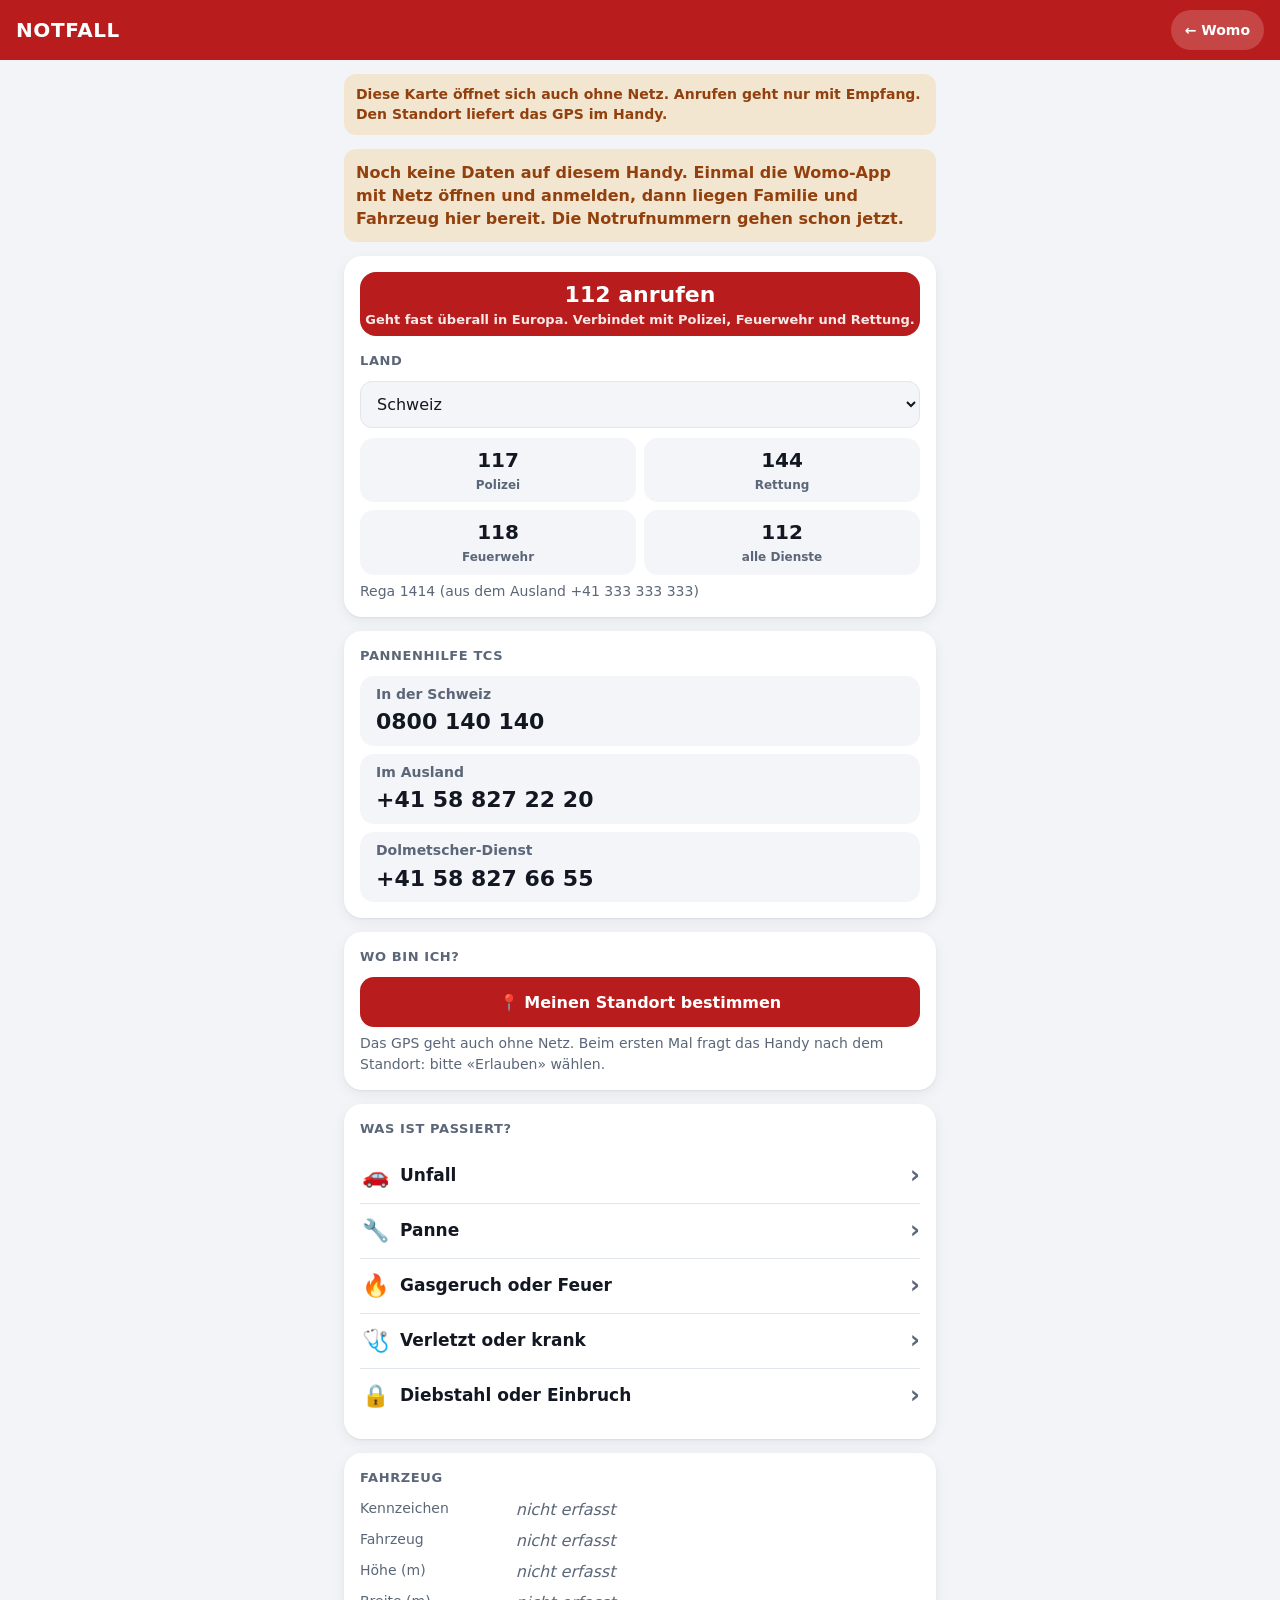
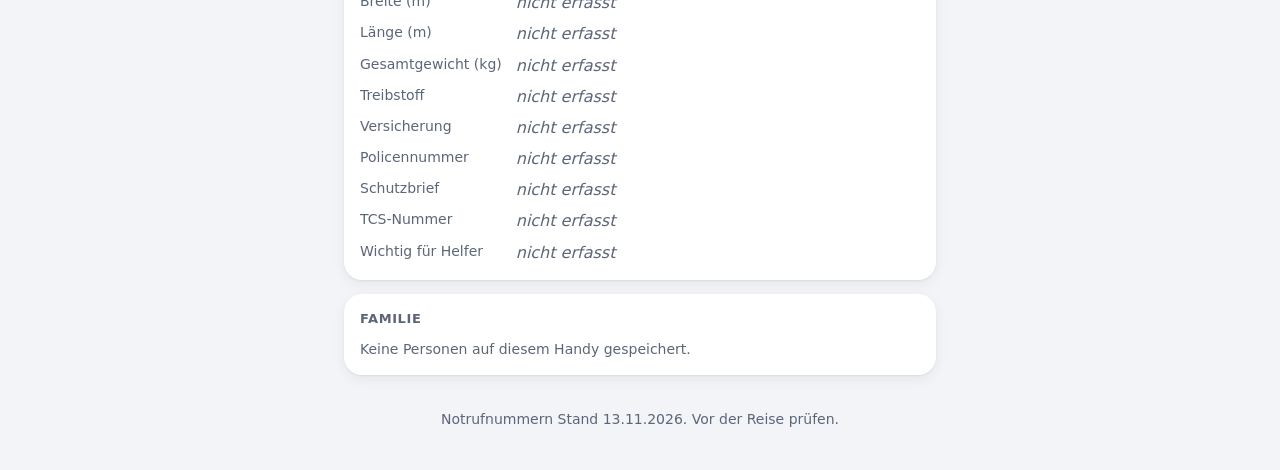
==== notfall.html @ 4910b75d "Notfallkarte: einfachere Texte, TCS-Nummern, Familie per Tipp anrufen (20261114a)" ====
<!doctype html>
<html lang="de-CH">
<head>
<meta charset="utf-8">
<meta name="viewport" content="width=device-width, initial-scale=1, viewport-fit=cover">
<title>Womo Notfall</title>
<meta name="apple-mobile-web-app-capable" content="yes">
<meta name="theme-color" content="#b91c1c">
<link rel="apple-touch-icon" href="icon-180.png">
<script>try{var t=localStorage.getItem('womo-theme');if(t==='hell')document.documentElement.setAttribute('data-theme','light');else if(t==='dunkel')document.documentElement.setAttribute('data-theme','dark')}catch(e){}</script>
<style>
/* Notfallkarte: eine einzige Datei ohne Netz-Abhaengigkeit. Daten kommen aus dem Auszug, den die App im Handy ablegt (localStorage 'womo-notfall'). */
:root{--bg:#f2f4f8;--card:#fff;--fg:#121722;--muted:#5b6678;--line:#e1e5ec;--soft:#f3f5f9;--rot:#b91c1c;--rot2:#991b1b;--rt:#b91c1c;--ok:#15803d;--gelb:#92400e;--gelbbg:rgba(245,158,11,.16);color-scheme:light}
:root[data-theme="dark"]{--bg:#0c1018;--card:#171d29;--fg:#f1f4f9;--muted:#a3adbf;--line:#263042;--soft:#1d2533;--rot:#dc2626;--rot2:#b91c1c;--rt:#ff8a8f;--ok:#4ade80;--gelb:#fbbf24;--gelbbg:rgba(245,158,11,.18);color-scheme:dark}
@media(prefers-color-scheme:dark){:root:not([data-theme="light"]){--bg:#0c1018;--card:#171d29;--fg:#f1f4f9;--muted:#a3adbf;--line:#263042;--soft:#1d2533;--rot:#dc2626;--rot2:#b91c1c;--rt:#ff8a8f;--ok:#4ade80;--gelb:#fbbf24;--gelbbg:rgba(245,158,11,.18);color-scheme:dark}}
*{box-sizing:border-box;-webkit-tap-highlight-color:transparent}
body{margin:0;background:var(--bg);color:var(--fg);font:16px/1.45 -apple-system,BlinkMacSystemFont,"SF Pro Text",system-ui,sans-serif;padding-bottom:calc(40px + env(safe-area-inset-bottom))}
.kopf{position:sticky;top:0;z-index:5;background:var(--rot);color:#fff;padding:calc(10px + env(safe-area-inset-top)) 16px 10px;display:flex;align-items:center;justify-content:space-between;gap:10px}
.kopf h1{margin:0;font-size:20px;font-weight:800;letter-spacing:.6px}
.kopf a{color:#fff;text-decoration:none;font-weight:700;font-size:14px;background:rgba(255,255,255,.18);padding:9px 14px;border-radius:999px;min-height:40px;display:inline-flex;align-items:center}
main{max-width:620px;margin:0 auto;padding:14px 14px 0}
.karte{background:var(--card);border-radius:18px;padding:16px;margin-bottom:14px;box-shadow:0 1px 2px rgba(16,24,40,.06),0 4px 14px rgba(16,24,40,.06)}
.karte h2{margin:0 0 10px;font-size:13px;font-weight:800;letter-spacing:.6px;text-transform:uppercase;color:var(--muted)}
.info{font-size:14px;color:var(--muted);margin:6px 0 0}
.offline{background:var(--gelbbg);color:var(--gelb);border-radius:12px;padding:10px 12px;font-size:14px;font-weight:600;margin-bottom:14px}
.gross{display:flex;align-items:center;justify-content:center;gap:10px;width:100%;min-height:64px;border:0;border-radius:16px;background:var(--rot);color:#fff;font:inherit;font-size:22px;font-weight:800;text-decoration:none;text-align:center}
.gross:active{background:var(--rot2)}
.gross small{font-size:13px;font-weight:600;opacity:.9;display:block}
.nr{display:grid;grid-template-columns:1fr 1fr;gap:8px;margin-top:10px}
.nr a,.btn{display:flex;flex-direction:column;align-items:center;justify-content:center;gap:2px;min-height:58px;border-radius:14px;background:var(--soft);color:var(--fg);text-decoration:none;font:inherit;font-weight:800;font-size:20px;border:0;padding:8px;text-align:center}
.nr a small,.btn small{font-size:12px;font-weight:600;color:var(--muted)}
.nr a.breit{grid-column:1/-1}
.btn{font-size:16px;min-height:50px;width:100%;flex-direction:row;gap:8px}
.btn.pri{background:var(--rot);color:#fff}
.btn.pri small{color:#fff;opacity:.85}
.chips{display:flex;gap:6px;flex-wrap:wrap;margin-bottom:6px}
.chips button{border:1px solid var(--line);background:var(--soft);color:var(--fg);font:inherit;font-size:14px;font-weight:700;padding:8px 12px;border-radius:999px;min-height:40px}
.chips button.an{background:var(--fg);color:var(--bg);border-color:var(--fg)}
select{width:100%;font:inherit;font-size:16px;padding:12px;border-radius:12px;border:1px solid var(--line);background:var(--soft);color:var(--fg)}
.pos{background:var(--soft);border-radius:14px;padding:12px 14px;margin:10px 0;font-size:20px;font-weight:800;line-height:1.35;word-break:break-word}
.pos small{display:block;font-size:13px;font-weight:600;color:var(--muted)}
.satz{background:var(--soft);border-radius:14px;padding:12px 14px;font-size:15px;margin:8px 0;white-space:pre-wrap}
.stack{display:flex;flex-direction:column;gap:8px;margin-top:8px}
details{border-top:1px solid var(--line)}
details:first-of-type{border-top:0}
summary{list-style:none;display:flex;align-items:center;gap:10px;min-height:54px;font-weight:700;font-size:17px;cursor:pointer}
summary::-webkit-details-marker{display:none}
summary::after{content:'›';margin-left:auto;font-size:24px;color:var(--muted);transition:transform .15s}
details[open] summary::after{transform:rotate(90deg)}
summary .e{font-size:22px;width:30px;text-align:center}
ol{margin:0 0 12px;padding-left:22px}
ol li{margin-bottom:7px}
.wichtig{color:var(--rt);font-weight:800}
dl{margin:0;display:grid;grid-template-columns:auto 1fr;gap:8px 14px}
dt{color:var(--muted);font-size:14px}
dd{margin:0;font-weight:700;overflow-wrap:anywhere}
dd.fehlt{color:var(--muted);font-weight:500;font-style:italic}
.pers{display:flex;align-items:center;gap:10px;padding:10px 0;border-top:1px solid var(--line)}
.pers:first-of-type{border-top:0}
.pers .n{flex:1;min-width:0}
.pers .n b{display:block}
.pers .n small{display:block;color:var(--muted);font-size:13px}
.pers a{flex:none;min-height:44px;min-width:56px;border-radius:12px;background:var(--soft);color:var(--fg);text-decoration:none;font-weight:700;display:inline-flex;align-items:center;justify-content:center;padding:0 12px}
.pers a.anruf{background:var(--ok);color:#fff}
:root[data-theme="dark"] .pers a.anruf{color:#06210f}
.dok{display:block;width:100%;border-radius:12px;margin-top:8px;border:1px solid var(--line)}
.mangel{background:var(--gelbbg);color:var(--gelb);border-radius:12px;padding:10px 12px;font-size:14px;font-weight:600;margin-top:8px}
.leer{background:var(--gelbbg);color:var(--gelb);border-radius:12px;padding:12px;font-weight:600}
.gz{position:fixed;inset:0;z-index:20;background:#000;display:flex;align-items:center;justify-content:center;overflow:auto}
.gz img{max-width:100%;max-height:100%}
.gz button{position:fixed;top:calc(12px + env(safe-area-inset-top));right:12px;border:0;border-radius:999px;background:#fff;color:#000;font:inherit;font-weight:800;padding:12px 16px}
.pers2{display:flex;gap:8px;margin-top:8px}
.anruf2{flex:1;display:flex;align-items:center;justify-content:space-between;gap:8px;min-height:62px;border-radius:14px;background:var(--ok);color:#fff;text-decoration:none;padding:8px 16px}
.anruf2 b{display:block;font-size:19px}.anruf2 small{display:block;font-size:14px;font-weight:600;opacity:.95}
.anruf2 .pk{font-weight:800;font-size:16px}
:root[data-theme="dark"] .anruf2{color:#06210f}
@media(prefers-color-scheme:dark){:root:not([data-theme="light"]) .anruf2{color:#06210f}}
.sms2{flex:none;width:64px;display:flex;align-items:center;justify-content:center;border-radius:14px;background:var(--soft);color:var(--fg);text-decoration:none;font-weight:800}
.med{margin:4px 2px 0;font-size:14px;font-weight:700;color:var(--rt)}
a.tcs{display:flex;flex-direction:column;gap:2px;min-height:62px;justify-content:center;border-radius:14px;background:var(--soft);color:var(--fg);text-decoration:none;padding:8px 16px}
a.tcs b{font-size:14px;color:var(--muted);font-weight:700}a.tcs span{font-size:22px;font-weight:800}
</style>
</head>
<body>
<div class="kopf"><h1>NOTFALL</h1><a href="index.html" id="zurueck">← Womo</a></div>
<main id="m"></main>
<script>
(function () {
  'use strict';
  var h = function (s) { return String(s == null ? '' : s).replace(/[&<>"']/g, function (c) { return { '&': '&amp;', '<': '&lt;', '>': '&gt;', '"': '&quot;', "'": '&#39;' }[c]; }); };
  var m = document.getElementById('m');
  var A = null; try { A = JSON.parse(localStorage.getItem('womo-notfall')); } catch (e) {}
  var fz = (A && A.fz) || {}, personen = (A && A.personen) || [];
  var wert = function (k) { return fz[k] && fz[k].wert ? fz[k].wert : ''; };
  var tel = function (t) { return String(t || '').replace(/[^0-9+]/g, ''); };

  // Notrufnummern (Stand 13.11.2026, Wikipedia «List of emergency telephone numbers», Rega-Seite). Die 112 gilt in der EU ueberall.
  // [Land, Polizei, Feuerwehr, Rettung, Hinweis]. Fehlt eine Nummer, gilt 112.
  var L = [
    ['Schweiz', '117', '118', '144', 'Rega 1414 (aus dem Ausland +41 333 333 333)'],
    ['Liechtenstein', '117', '118', '144', ''],
    ['Frankreich', '17', '18', '15', ''],
    ['Italien', '113', '115', '118', ''],
    ['Spanien', '091', '080', '061', ''],
    ['Portugal', '112', '112', '112', ''],
    ['Deutschland', '110', '112', '112', ''],
    ['Österreich', '133', '122', '144', ''],
    ['Belgien', '112', '112', '112', ''],
    ['Niederlande', '112', '112', '112', ''],
    ['Luxemburg', '112', '112', '112', ''],
    ['Dänemark', '112', '112', '112', ''],
    ['Schweden', '112', '112', '112', ''],
    ['Norwegen', '112', '110', '113', ''],
    ['Finnland', '112', '112', '112', ''],
    ['Island', '112', '112', '112', ''],
    ['Irland', '999', '999', '999', 'Auch 112 geht'],
    ['Vereinigtes Königreich', '999', '999', '999', 'Auch 112 geht'],
    ['Tschechien', '158', '150', '155', ''],
    ['Slowakei', '158', '150', '155', ''],
    ['Polen', '997', '998', '999', ''],
    ['Ungarn', '107', '105', '104', ''],
    ['Slowenien', '113', '112', '112', ''],
    ['Kroatien', '192', '193', '194', ''],
    ['Bosnien-Herzegowina', '122', '123', '124', 'Ausserhalb der EU: 112 kann je nach Netz nicht gehen'],
    ['Montenegro', '122', '123', '124', ''],
    ['Albanien', '129', '128', '127', 'Ausserhalb der EU: 112 kann je nach Netz nicht gehen'],
    ['Nordmazedonien', '192', '193', '194', ''],
    ['Griechenland', '100', '199', '166', ''],
    ['Bulgarien', '166', '160', '150', ''],
    ['Estland', '112', '112', '112', ''],
    ['Lettland', '112', '112', '112', ''],
    ['Litauen', '112', '112', '112', ''],
    ['Zypern', '112', '112', '112', ''],
    ['Malta', '112', '112', '112', '']
  ];
  var land = ''; try { land = localStorage.getItem('womo-notfall-land') || ''; } catch (e) {}
  if (!L.some(function (x) { return x[0] === land; })) {
    var ziel = ((A && A.reise && A.reise.ziel) || '').toLowerCase();
    var tr = L.filter(function (x) { return ziel && ziel.indexOf(x[0].toLowerCase()) >= 0; })[0];
    land = tr ? tr[0] : 'Schweiz';
  }

  var FAELLE = [
    ['🚗', 'Unfall', [
      'Warnblinker einschalten, anhalten, Motor aus. <b>Warnweste anziehen, bevor du aussteigst.</b>',
      'Alle aussteigen lassen und hinter die Leitplanke oder weit weg von der Strasse bringen.',
      'Warndreieck aufstellen, weit genug hinter dem Fahrzeug (auf Autobahn und ausserorts weiter weg).',
      '<b>Verletzte? Sofort 112 anrufen.</b> Standort sagen, wie viele Verletzte, was passiert ist. Erste Hilfe leisten, Verletzte nicht allein lassen.',
      'Fotos machen: alle Fahrzeuge, Kennzeichen, Schäden, Unfallstelle, Spuren.',
      'Namen, Adresse und Versicherung der anderen aufschreiben. Den Europäischen Unfallbericht ausfüllen. Nichts unterschreiben, was du nicht verstehst.',
      'Versicherung oder Schutzbrief anrufen (Nummer unter «Fahrzeug»). Danach die Familie informieren.'
    ]],
    ['🔧', 'Panne', [
      'Warnblinker einschalten und wenn möglich auf Pannenstreifen, Parkplatz oder Pannenbucht fahren.',
      'Warnweste anziehen. Alle aussteigen lassen und hinter die Leitplanke bringen.',
      'Warndreieck aufstellen.',
      'Pannenhilfe oder Schutzbrief anrufen (Nummer unter «Fahrzeug»). Standort bereithalten, siehe «Wo bin ich?».',
      '<b>Auf der Autobahn nichts selbst reparieren.</b> Reifenwechsel nur an einer sicheren Stelle.',
      'Nicht von irgendeinem Abschleppdienst abschleppen lassen, ohne vorher die Pannenhilfe oder die Versicherung zu fragen (sonst zahlt vielleicht niemand).'
    ]],
    ['🔥', 'Gasgeruch oder Feuer', [
      '<b>Gasgeruch: kein Feuer, keine Zigarette, keinen Schalter bedienen.</b>',
      'Flaschenventil (Gashahn) schliessen, wenn es ohne Risiko geht.',
      'Türen und Fenster öffnen, alle sofort ins Freie, weg vom Fahrzeug.',
      'Aus sicherer Entfernung 112 anrufen (Feuerwehr). Das Fahrzeug erst benützen, wenn die Gasanlage geprüft ist.',
      '<b>Feuer: alle raus, Abstand halten.</b> 112 anrufen. Nur löschen, wenn das Feuer klein ist und es gefahrlos geht. Gasflasche kann explodieren.',
      'Kopfschmerz, Schwindel, Übelkeit im Fahrzeug können Kohlenmonoxid sein: sofort lüften, ins Freie, 112.'
    ]],
    ['🩺', 'Verletzt oder krank', [
      '<b>112 anrufen</b>, Standort sagen, was passiert ist, wie viele Personen betroffen sind.',
      'Person nicht allein lassen. Bei Bewusstlosigkeit: Atmung prüfen, Hilfe von der Notrufzentrale am Telefon annehmen.',
      'Medizinische Hinweise der Familie siehe «Familie».',
      'Auslandkrankenversicherung oder Schutzbrief melden, wenn vorhanden. Belege und Arztberichte aufbewahren.'
    ]],
    ['🔒', 'Diebstahl oder Einbruch', [
      'Nichts anfassen, was Spuren hat. Wenn Täter in der Nähe sind: Abstand halten, <b>Polizei rufen</b>.',
      '<b>Anzeige bei der Polizei machen und eine schriftliche Bestätigung verlangen.</b> Ohne sie zahlt die Versicherung oft nicht.',
      'Fotos der Schäden. Liste dessen, was fehlt.',
      'Karten, Ausweise und Schlüssel sperren lassen. Versicherung und Familie informieren.'
    ]]
  ];

  function render() {
    var r = L.filter(function (x) { return x[0] === land; })[0];
    var out = '';
    out += '<div class="offline">Diese Karte öffnet sich auch ohne Netz. Anrufen geht nur mit Empfang. Den Standort liefert das GPS im Handy.</div>';
    if (!A) out += '<div class="leer" style="margin-bottom:14px">Noch keine Daten auf diesem Handy. Einmal die Womo-App mit Netz öffnen und anmelden, dann liegen Familie und Fahrzeug hier bereit. Die Notrufnummern gehen schon jetzt.</div>';

    // 1. Anrufen
    out += '<div class="karte"><a class="gross" href="tel:112"><span>112 anrufen<small>Geht fast überall in Europa. Verbindet mit Polizei, Feuerwehr und Rettung.</small></span></a>';
    out += '<h2 style="margin-top:16px">Land</h2><select id="land" aria-label="Land wählen">' + L.map(function (x) { return '<option' + (x[0] === land ? ' selected' : '') + '>' + h(x[0]) + '</option>'; }).join('') + '</select>';
    out += '<div class="nr"><a href="tel:' + r[1] + '">' + r[1] + '<small>Polizei</small></a><a href="tel:' + r[3] + '">' + r[3] + '<small>Rettung</small></a><a href="tel:' + r[2] + '">' + r[2] + '<small>Feuerwehr</small></a><a href="tel:112">112<small>alle Dienste</small></a></div>';
    if (r[4]) out += '<p class="info">' + h(r[4]) + '</p>';
    out += '</div>';


    // 1b. Pannenhilfe TCS (oeffentliche Nummern des TCS)
    out += '<div class="karte"><h2>Pannenhilfe TCS</h2><div class="stack" style="margin-top:0">' +
      '<a class="tcs" href="tel:0800140140"><b>In der Schweiz</b><span>0800 140 140</span></a>' +
      '<a class="tcs" href="tel:+41588272220"><b>Im Ausland</b><span>+41 58 827 22 20</span></a>' +
      '<a class="tcs" href="tel:+41588276655"><b>Dolmetscher-Dienst</b><span>+41 58 827 66 55</span></a></div>' +
      (wert('tcs') ? '<p style="margin:12px 0 0">Unsere TCS-Nummer: <b>' + h(wert('tcs')) + '</b></p>' : '') +
      (wert('schutzbrief') ? '<p class="info">' + h(wert('schutzbrief')) + '</p>' : '') + '</div>';

    // 2. Standort
    out += '<div class="karte"><h2>Wo bin ich?</h2><button class="btn pri" id="gps">📍 Meinen Standort bestimmen</button><div id="posbox"></div><p class="info">Das GPS geht auch ohne Netz. Beim ersten Mal fragt das Handy nach dem Standort: bitte «Erlauben» wählen.</p></div>';

    // 3. Was ist passiert
    out += '<div class="karte"><h2>Was ist passiert?</h2>' + FAELLE.map(function (f) {
      return '<details><summary><span class="e">' + f[0] + '</span>' + h(f[1]) + '</summary><ol>' + f[2].map(function (s) { return '<li>' + s + '</li>'; }).join('') + '</ol></details>';
    }).join('') + '</div>';

    // 4. Fahrzeug
    var rows = [['kennzeichen', 'Kennzeichen'], ['fahrzeug', 'Fahrzeug'], ['hoehe', 'Höhe (m)'], ['breite', 'Breite (m)'], ['laenge', 'Länge (m)'], ['gewicht', 'Gesamtgewicht (kg)'], ['treibstoff', 'Treibstoff'], ['versicherung', 'Versicherung'], ['police', 'Policennummer'], ['schutzbrief', 'Schutzbrief'], ['tcs', 'TCS-Nummer'], ['hinweis', 'Wichtig für Helfer']];
    var tf = function (t) { var mm = String(t).match(/\+?[0-9][0-9 ]{7,}/); return mm ? '<br><a href="tel:' + tel(mm[0]) + '" style="color:var(--rt);font-weight:800">📞 ' + h(mm[0].trim()) + '</a>' : ''; };
    out += '<div class="karte"><h2>Fahrzeug</h2><dl>' + rows.map(function (x) {
      var w = wert(x[0]); var extra = (x[0] === 'versicherung' || x[0] === 'schutzbrief') && w ? tf(w) : '';
      return '<dt>' + h(x[1]) + '</dt><dd' + (w ? '' : ' class="fehlt"') + '>' + (w ? h(w) + extra : 'nicht erfasst') + '</dd>';
    }).join('') + '</dl>';
    [['ausweis', 'Fahrzeugausweis'], ['vnachweis', 'Versicherungsnachweis']].forEach(function (d) {
      if (fz[d[0]] && fz[d[0]].foto) out += '<p class="info" style="margin-top:14px"><b>' + d[1] + '</b> (Tipp: gross ansehen)</p><img class="dok" data-gross="1" src="' + h(fz[d[0]].foto) + '" alt="' + d[1] + '">';
    });
    var l = A && A.letzte;
    if (l) {
      var wann = (l.wann || '').slice(0, 10).split('-').reverse().join('.');
      out += '<h2 style="margin-top:16px">Zustand laut letzter ' + (l.phase === 'ab' ? 'Übernahme' : 'Rückgabe') + ' (' + h(wann) + ')</h2><p style="margin:0">' + (l.km != null ? 'Kilometerstand <b>' + Number(l.km).toLocaleString('de-CH') + '</b>' : 'Kilometerstand unbekannt') + (l.tank ? ', Tank <b>' + h(l.tank) + '</b>' : '') + '</p>';
      if (l.schaeden) out += '<div class="mangel">Bekannte Schäden: ' + h(l.schaeden) + '</div>';
      if (l.maengel && l.maengel.length) out += '<div class="mangel">Mängel gemeldet: ' + l.maengel.map(h).join('; ') + '</div>';
      if (!l.schaeden && (!l.maengel || !l.maengel.length)) out += '<p class="info">Keine Schäden oder Mängel eingetragen. Das hilft der Versicherung als Nachweis: Was neu ist, ist vom jetzigen Vorfall.</p>';
    }
    out += '</div>';

    // 5. Familie
    var rz = A && A.reise;
    out += '<div class="karte"><h2>Familie</h2>';
    if (rz) out += '<p style="margin:0 0 6px"><b>Jetzt unterwegs:</b> ' + h(rz.fahrer) + (rz.mit && rz.mit.length ? ' mit ' + rz.mit.map(h).join(', ') : '') + (rz.gaeste ? ' und ' + rz.gaeste + ' Gast' + (rz.gaeste > 1 ? 'e' : '') : '') + (rz.ziel ? ', Ziel ' + h(rz.ziel) : '') + '</p>';
    out += personen.length ? personen.map(function (p) {
      var t = tel(p.tel);
      if (!t) return '<div class="pers"><div class="n"><b>' + h(p.name) + '</b><small>keine Nummer erfasst</small></div></div>';
      return '<div class="pers2"><a class="anruf2" href="tel:' + t + '"><span><b>' + h(p.name) + '</b><small>' + h(p.tel) + '</small></span><span class="pk">Anrufen</span></a><a class="sms2" href="sms:' + t + '">SMS</a></div>' + (p.medizin ? '<p class="med">⚕ ' + h(p.name) + ': ' + h(p.medizin) + '</p>' : '');
    }).join('') : '<p class="info" style="margin:0">Keine Personen auf diesem Handy gespeichert.</p>';
    out += '</div>';

    var st = A && A.stand ? new Date(A.stand) : null;
    out += '<p class="info" style="text-align:center">' + (st && !isNaN(st) ? 'Daten gespeichert am ' + st.toLocaleDateString('de-CH') + ' um ' + st.toLocaleTimeString('de-CH', { hour: '2-digit', minute: '2-digit' }) + '. Wird bei jedem Öffnen der Womo-App erneuert.' : '') + '<br>Notrufnummern Stand 13.11.2026. Vor der Reise prüfen.</p>';
    m.innerHTML = out;
    bind();
  }

  var pos = null;
  function satz() {
    if (!pos) return '';
    var kz = wert('kennzeichen'), f = wert('fahrzeug'), n = (A && A.reise) ? 1 + (A.reise.mit || []).length + (A.reise.gaeste || 0) : 0;
    return 'NOTFALL Womo' + (f ? ' ' + f : '') + (kz ? ', Kennzeichen ' + kz : '') + (n ? ', ' + n + ' Personen' : '') + '. Standort: ' + pos.la + ', ' + pos.lo + ' (Genauigkeit ca. ' + pos.ge + ' m). Karte: https://www.google.com/maps?q=' + pos.la + ',' + pos.lo;
  }
  function zeigePos(msg) {
    var b = document.getElementById('posbox'); if (!b) return;
    if (msg) { b.innerHTML = '<p class="info" style="font-size:15px">' + msg + '</p>'; return; }
    var kurz = satz();
    b.innerHTML = '<div class="pos">' + pos.la + ' N<br>' + pos.lo + ' O<small>Genauigkeit etwa ' + pos.ge + ' m · ' + new Date(pos.t).toLocaleTimeString('de-CH', { hour: '2-digit', minute: '2-digit', second: '2-digit' }) + '</small></div>' +
      '<p class="info" style="margin-top:0">Der Notruf will oft Koordinaten oder die nächste Strasse, Ortschaft und Kilometertafel. Lies die Zahlen langsam vor.</p>' +
      '<div class="satz" id="satz">' + h(kurz) + '</div>' +
      '<div class="stack"><button class="btn" id="kopie">📋 Text kopieren</button>' +
      personen.filter(function (p) { return tel(p.tel); }).map(function (p) { return '<a class="btn" href="sms:' + tel(p.tel) + '&body=' + encodeURIComponent(kurz) + '">✉️ SMS an ' + h(p.name) + ' mit Standort</a>'; }).join('') +
      '</div>';
    document.getElementById('kopie').onclick = function () {
      var t = satz(), bt = document.getElementById('kopie');
      try { navigator.clipboard.writeText(t).then(function () { bt.textContent = '✓ Kopiert'; }, fb); } catch (e) { fb(); }
      function fb() { var r = document.createRange(); r.selectNodeContents(document.getElementById('satz')); var s = getSelection(); s.removeAllRanges(); s.addRange(r); bt.textContent = 'Text markiert: bitte kopieren'; }
    };
  }
  function bestimmen() {
    var b = document.getElementById('gps'); b.disabled = true; b.textContent = '📍 Suche Standort …';
    zeigePos('Standort wird gesucht. Bitte kurz warten, am besten im Freien.');
    if (!navigator.geolocation) { b.disabled = false; b.textContent = '📍 Nochmals versuchen'; zeigePos('Dieses Handy kann den Standort nicht bestimmen. Schau auf einer Kilometertafel, einem Wegweiser oder fragt Passanten.'); return; }
    navigator.geolocation.getCurrentPosition(function (p) {
      pos = { la: p.coords.latitude.toFixed(5), lo: p.coords.longitude.toFixed(5), ge: Math.round(p.coords.accuracy || 0), t: Date.now() };
      b.disabled = false; b.textContent = '📍 Standort neu bestimmen'; zeigePos();
    }, function (e) {
      b.disabled = false; b.textContent = '📍 Nochmals versuchen';
      zeigePos(e && e.code === 1 ? '<b class="wichtig">Standort nicht erlaubt.</b> Auf dem iPhone: Einstellungen → Datenschutz → Ortungsdienste → Safari-Websites (oder Womo) → «Beim Verwenden». Bis dahin: Kilometertafel, Wegweiser oder Ortsschild ablesen.' : 'Kein Standort gefunden. Bitte ins Freie gehen und nochmals versuchen. Bis dahin: Kilometertafel, Wegweiser oder Ortsschild ablesen.');
    }, { enableHighAccuracy: true, timeout: 25000, maximumAge: 0 });
  }
  function gross(src) {
    var o = document.createElement('div'); o.className = 'gz'; o.innerHTML = '<img alt=""><button type="button">✕ Schliessen</button>'; o.querySelector('img').src = src;
    o.onclick = function () { o.remove(); }; document.body.appendChild(o);
  }
  function bind() {
    document.getElementById('land').onchange = function (e) { land = e.target.value; try { localStorage.setItem('womo-notfall-land', land); } catch (x) {} var o = document.getElementById('gps') && pos; render(); if (pos) zeigePos(); };
    document.getElementById('gps').onclick = bestimmen;
    if (pos) zeigePos();
    m.querySelectorAll('[data-gross]').forEach(function (i) { i.onclick = function () { gross(i.src); }; });
  }
  render();
})();
</script>
</body>
</html>
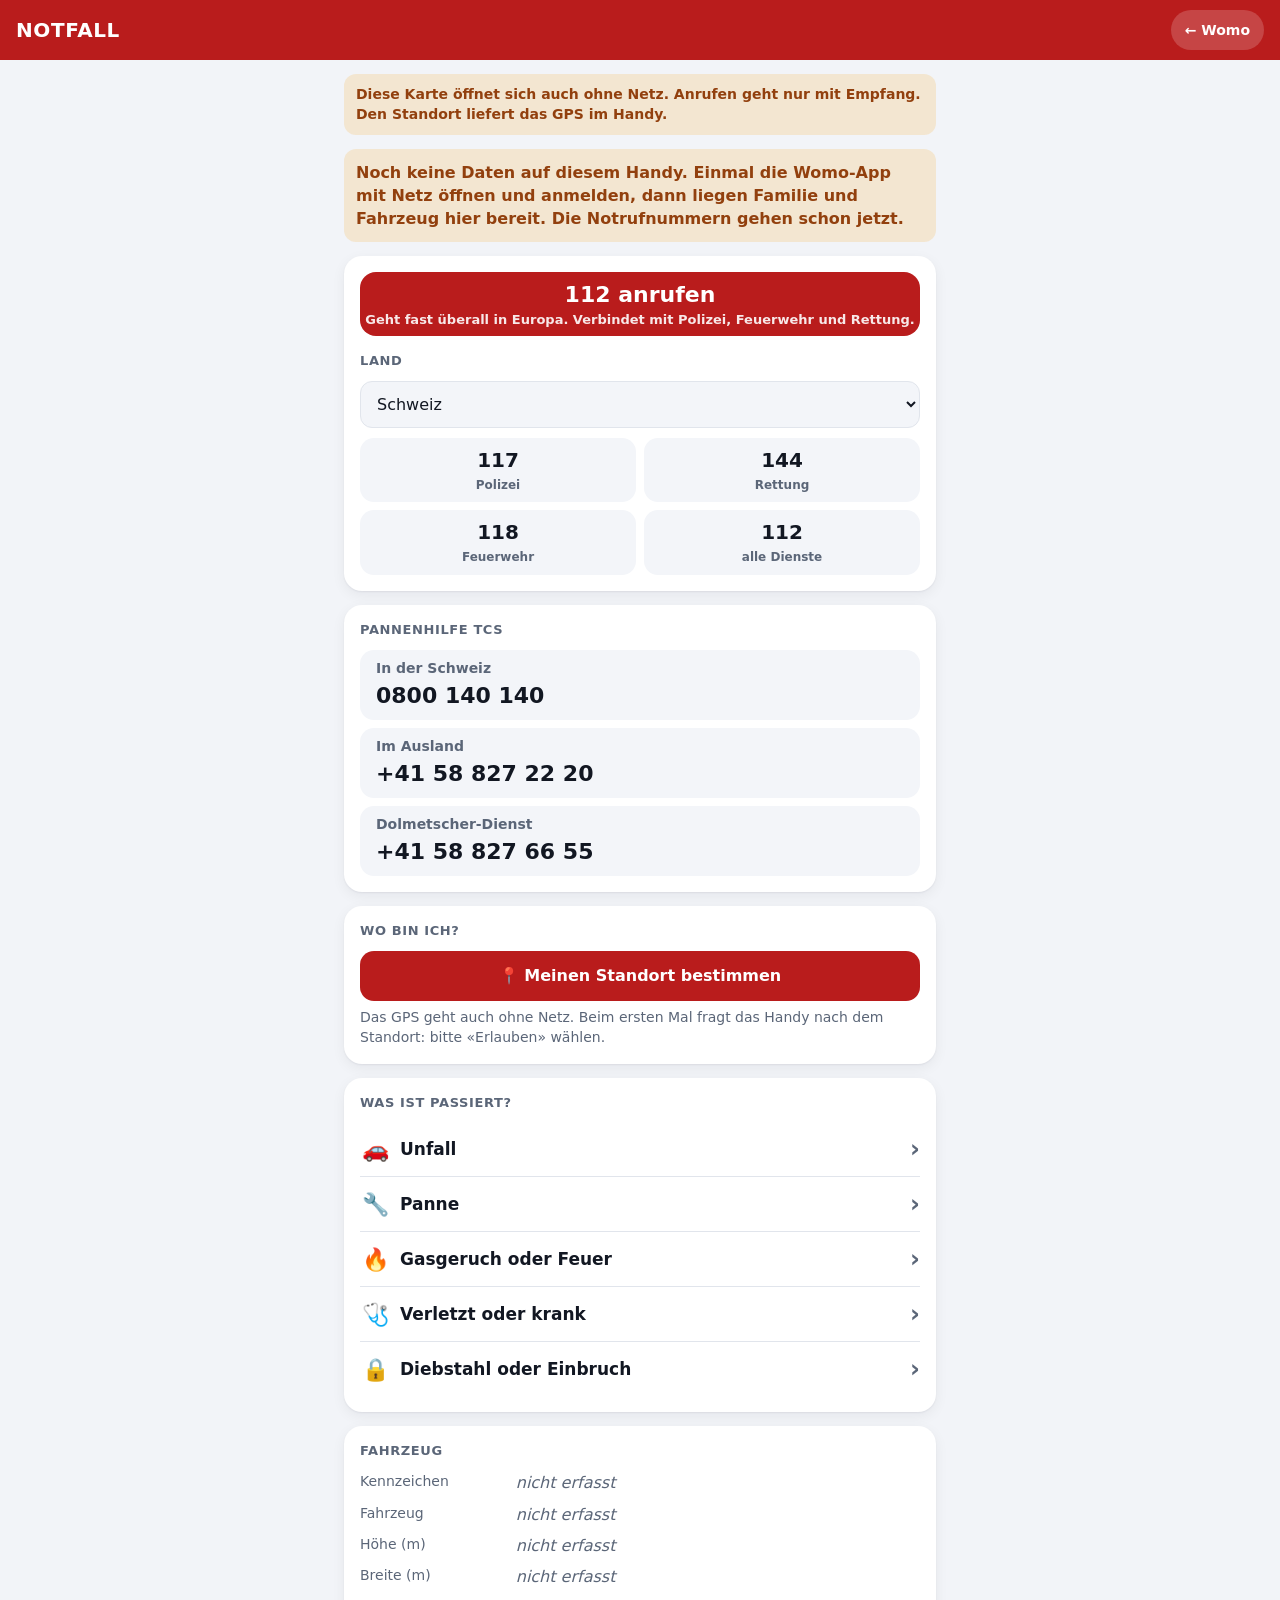
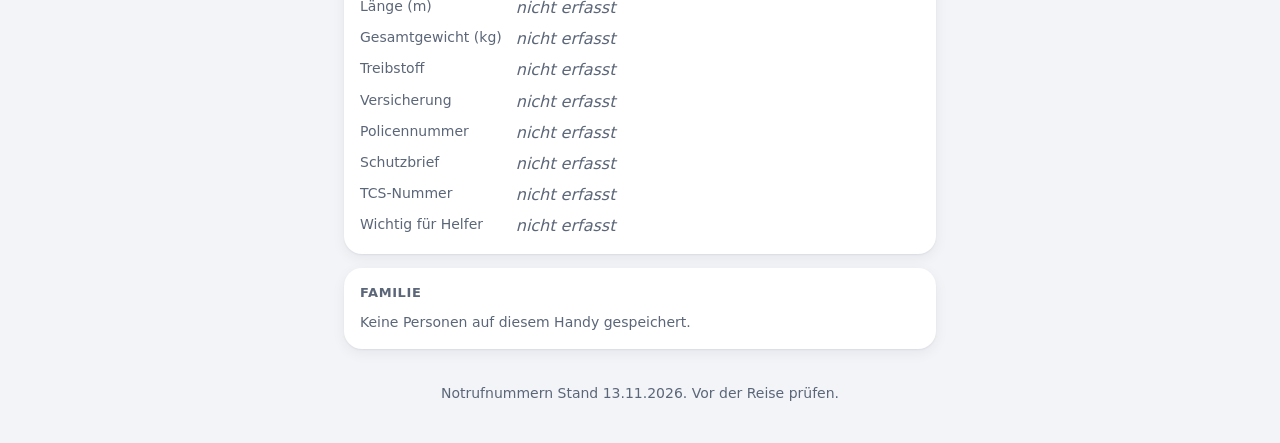
==== commit 677e3ed7: "Notfallkarte: Rega entfernt (20261114b)" ====
--- a/notfall.html
+++ b/notfall.html
@@ -94,10 +94,10 @@
   var wert = function (k) { return fz[k] && fz[k].wert ? fz[k].wert : ''; };
   var tel = function (t) { return String(t || '').replace(/[^0-9+]/g, ''); };
 
-  // Notrufnummern (Stand 13.11.2026, Wikipedia «List of emergency telephone numbers», Rega-Seite). Die 112 gilt in der EU ueberall.
+  // Notrufnummern (Stand 13.11.2026, Wikipedia «List of emergency telephone numbers»). Die 112 gilt in der EU ueberall.
   // [Land, Polizei, Feuerwehr, Rettung, Hinweis]. Fehlt eine Nummer, gilt 112.
   var L = [
-    ['Schweiz', '117', '118', '144', 'Rega 1414 (aus dem Ausland +41 333 333 333)'],
+    ['Schweiz', '117', '118', '144', ''],
     ['Liechtenstein', '117', '118', '144', ''],
     ['Frankreich', '17', '18', '15', ''],
     ['Italien', '113', '115', '118', ''],
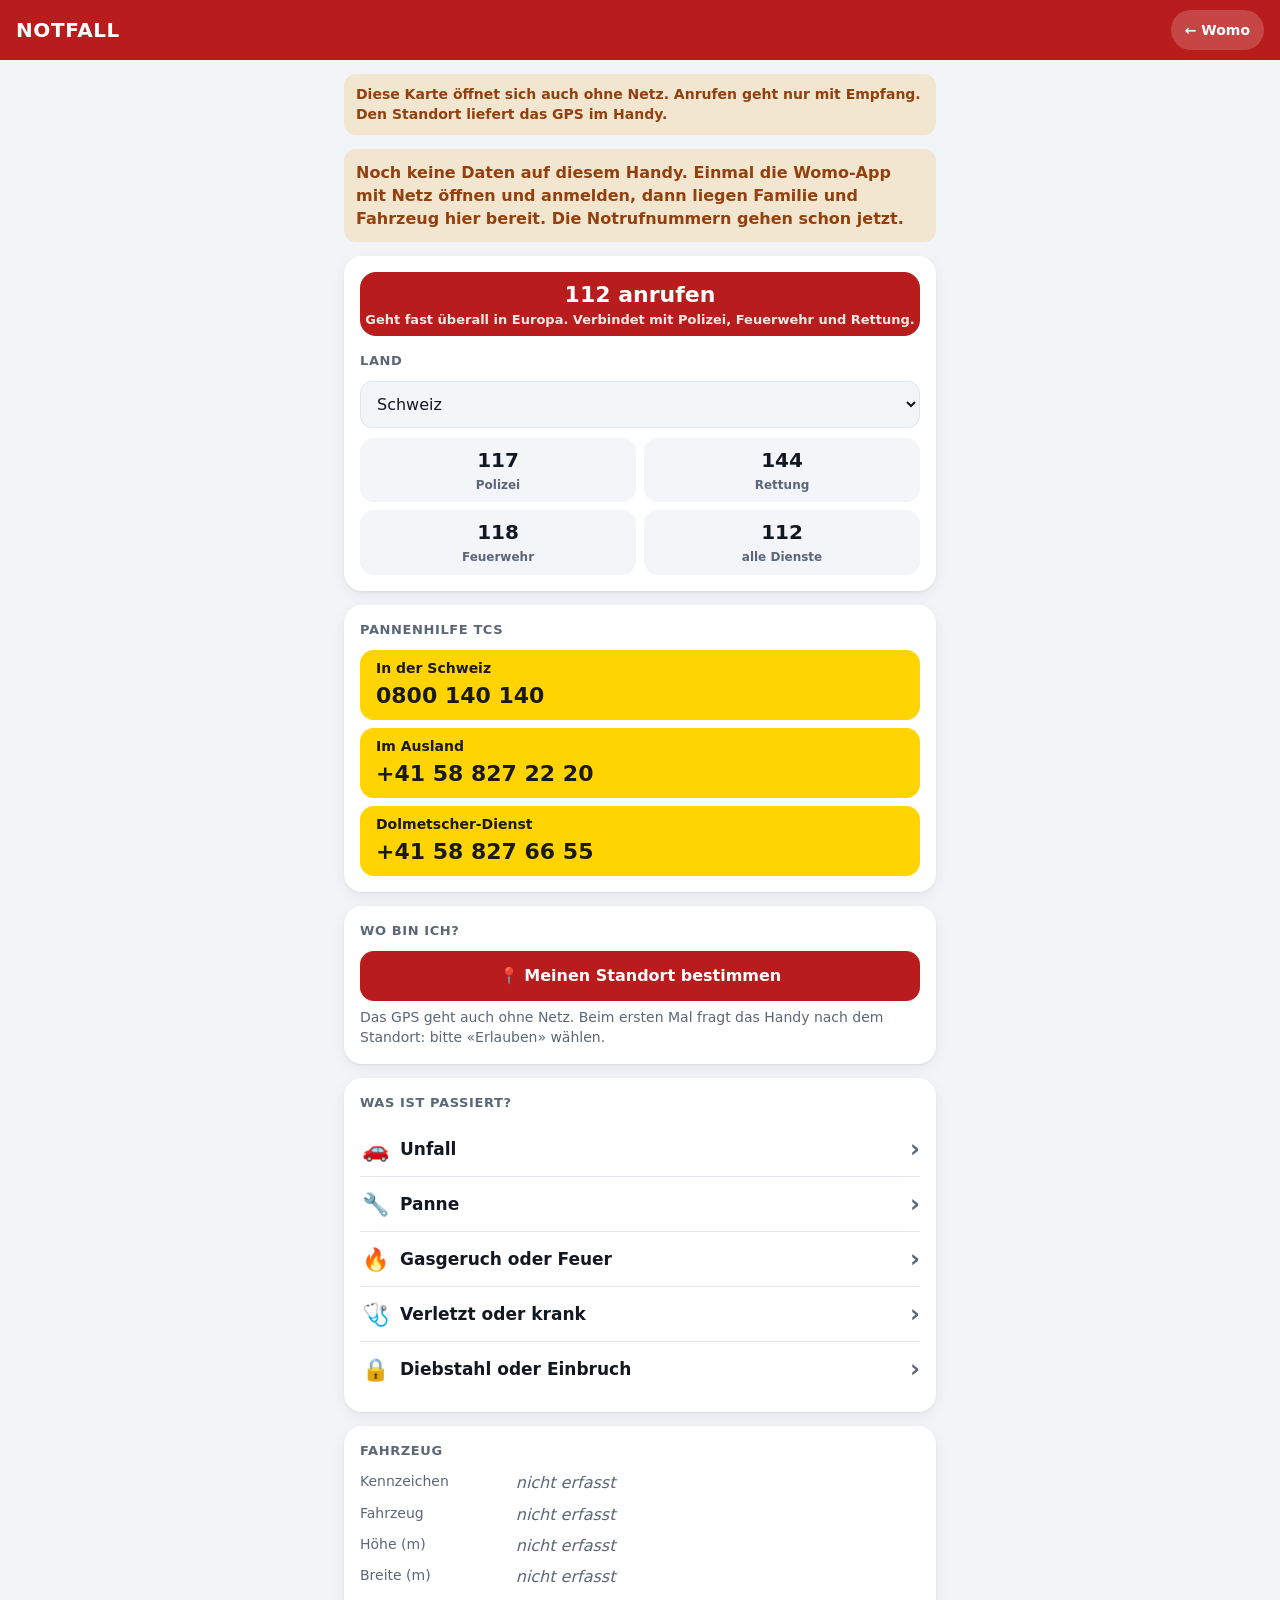
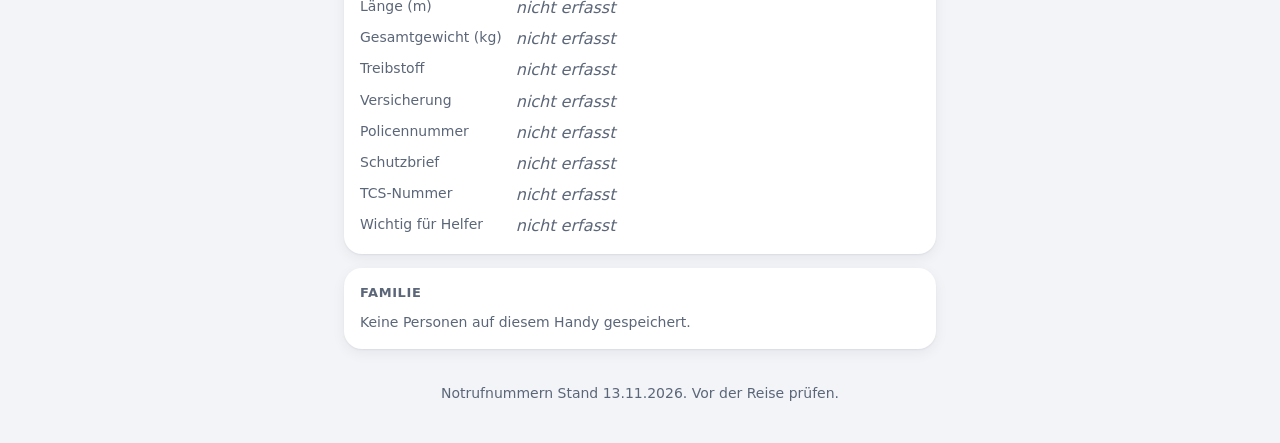
==== commit 111bea31: "Add files via upload" ====
--- a/notfall.html
+++ b/notfall.html
@@ -70,15 +70,13 @@
 .gz img{max-width:100%;max-height:100%}
 .gz button{position:fixed;top:calc(12px + env(safe-area-inset-top));right:12px;border:0;border-radius:999px;background:#fff;color:#000;font:inherit;font-weight:800;padding:12px 16px}
 .pers2{display:flex;gap:8px;margin-top:8px}
-.anruf2{flex:1;display:flex;align-items:center;justify-content:space-between;gap:8px;min-height:62px;border-radius:14px;background:var(--ok);color:#fff;text-decoration:none;padding:8px 16px}
+.anruf2{flex:1;display:flex;align-items:center;justify-content:space-between;gap:8px;min-height:62px;border-radius:14px;background:#ffd400;color:#1a1a1a;text-decoration:none;padding:8px 16px}
 .anruf2 b{display:block;font-size:19px}.anruf2 small{display:block;font-size:14px;font-weight:600;opacity:.95}
 .anruf2 .pk{font-weight:800;font-size:16px}
-:root[data-theme="dark"] .anruf2{color:#06210f}
-@media(prefers-color-scheme:dark){:root:not([data-theme="light"]) .anruf2{color:#06210f}}
 .sms2{flex:none;width:64px;display:flex;align-items:center;justify-content:center;border-radius:14px;background:var(--soft);color:var(--fg);text-decoration:none;font-weight:800}
 .med{margin:4px 2px 0;font-size:14px;font-weight:700;color:var(--rt)}
-a.tcs{display:flex;flex-direction:column;gap:2px;min-height:62px;justify-content:center;border-radius:14px;background:var(--soft);color:var(--fg);text-decoration:none;padding:8px 16px}
-a.tcs b{font-size:14px;color:var(--muted);font-weight:700}a.tcs span{font-size:22px;font-weight:800}
+a.tcs{display:flex;flex-direction:column;gap:2px;min-height:62px;justify-content:center;border-radius:14px;background:#ffd400;color:#1a1a1a;text-decoration:none;padding:8px 16px}
+a.tcs b{font-size:14px;color:#1a1a1a;font-weight:700}a.tcs span{font-size:22px;font-weight:800}
 </style>
 </head>
 <body>
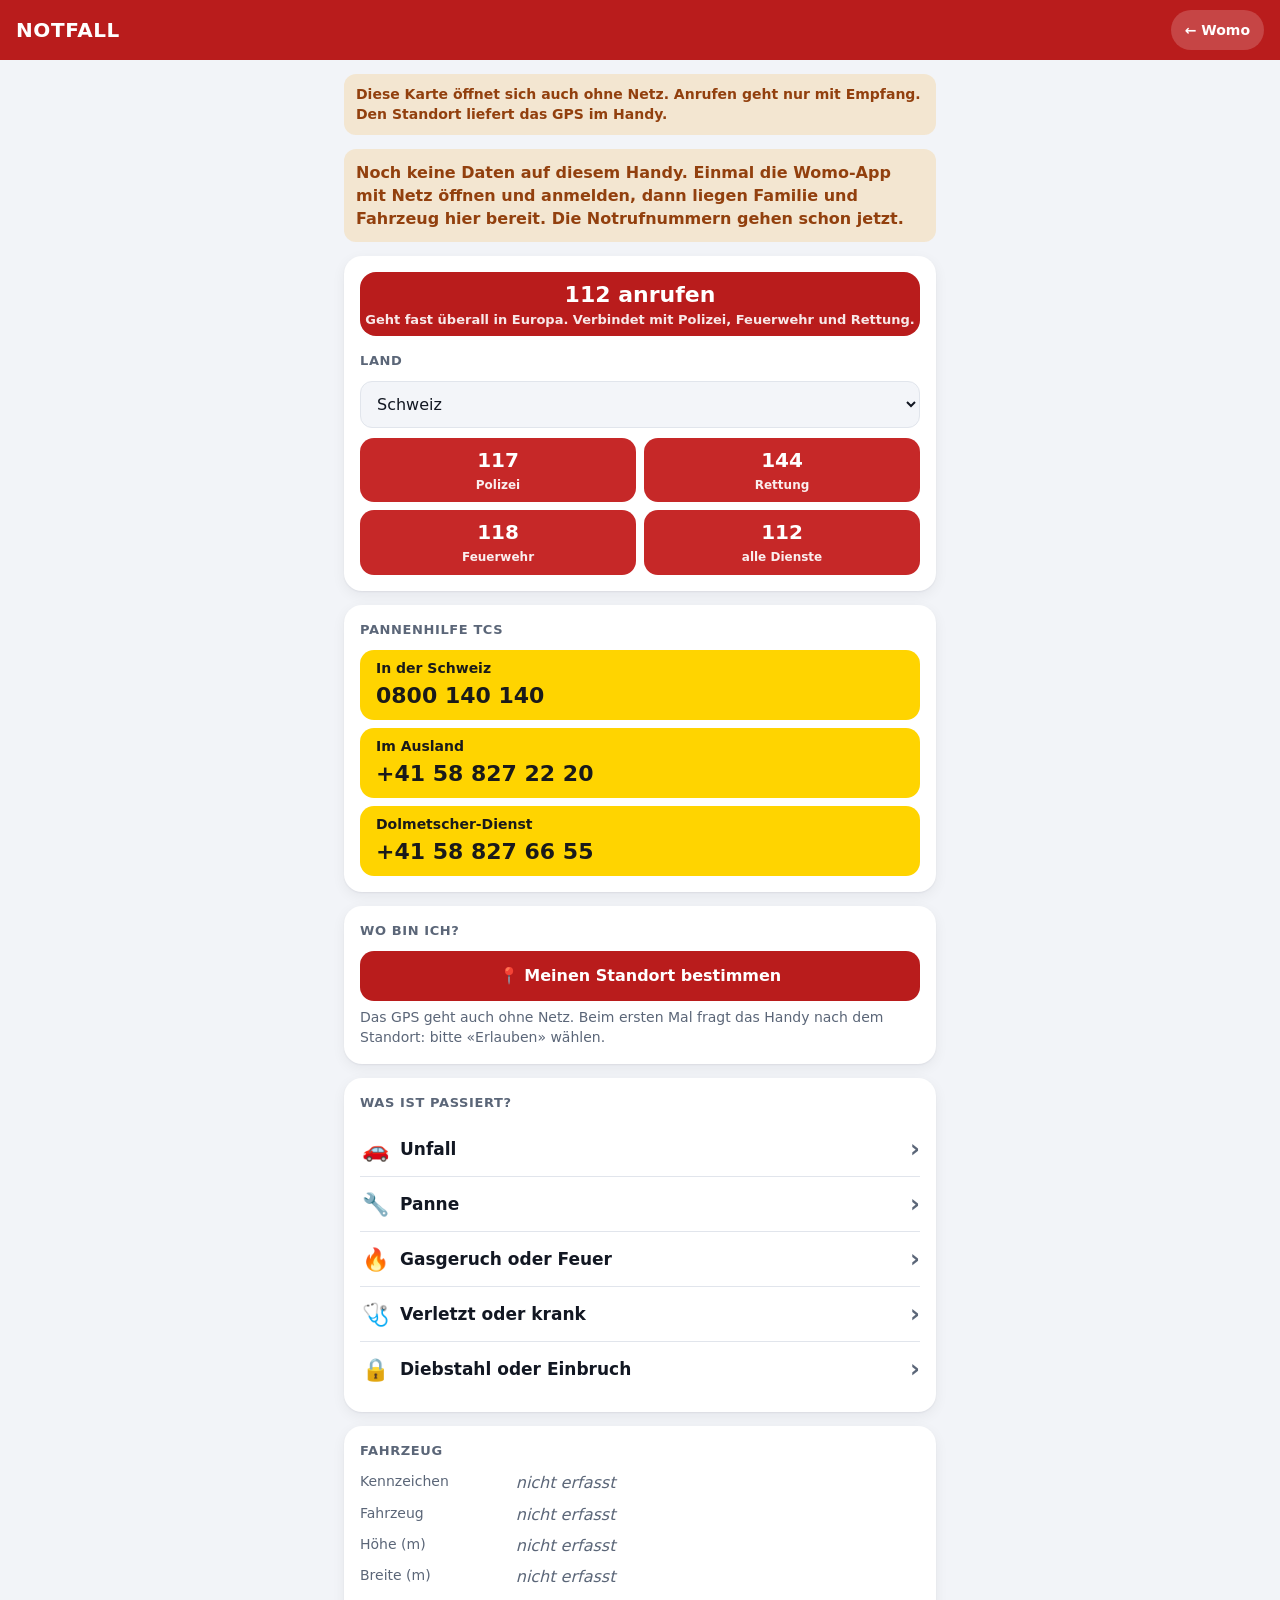
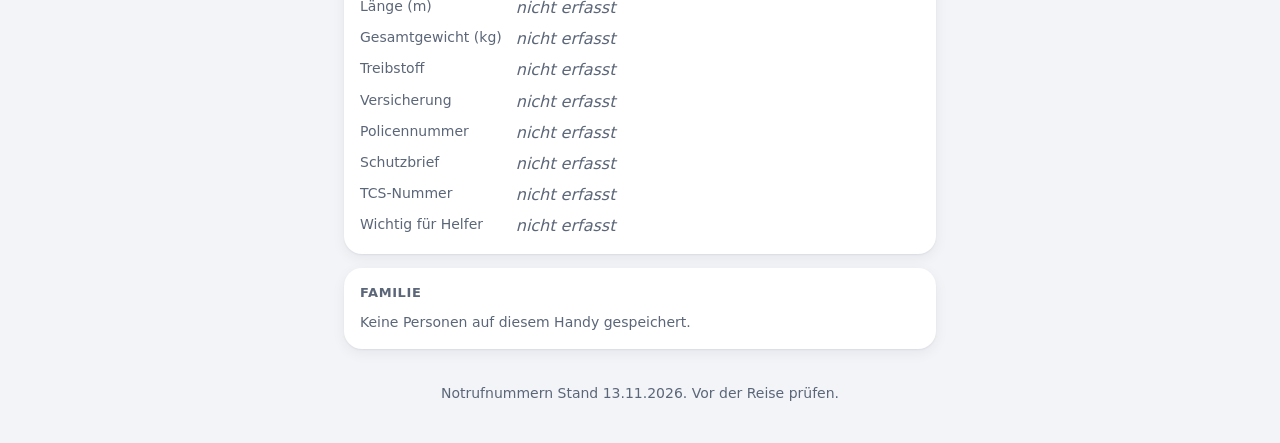
==== commit cb4a6ec1: "Add files via upload" ====
--- a/notfall.html
+++ b/notfall.html
@@ -29,6 +29,7 @@
 .nr{display:grid;grid-template-columns:1fr 1fr;gap:8px;margin-top:10px}
 .nr a,.btn{display:flex;flex-direction:column;align-items:center;justify-content:center;gap:2px;min-height:58px;border-radius:14px;background:var(--soft);color:var(--fg);text-decoration:none;font:inherit;font-weight:800;font-size:20px;border:0;padding:8px;text-align:center}
 .nr a small,.btn small{font-size:12px;font-weight:600;color:var(--muted)}
+.nr a{background:#c62828;color:#fff}.nr a small{color:#fff;opacity:.92}
 .nr a.breit{grid-column:1/-1}
 .btn{font-size:16px;min-height:50px;width:100%;flex-direction:row;gap:8px}
 .btn.pri{background:var(--rot);color:#fff}
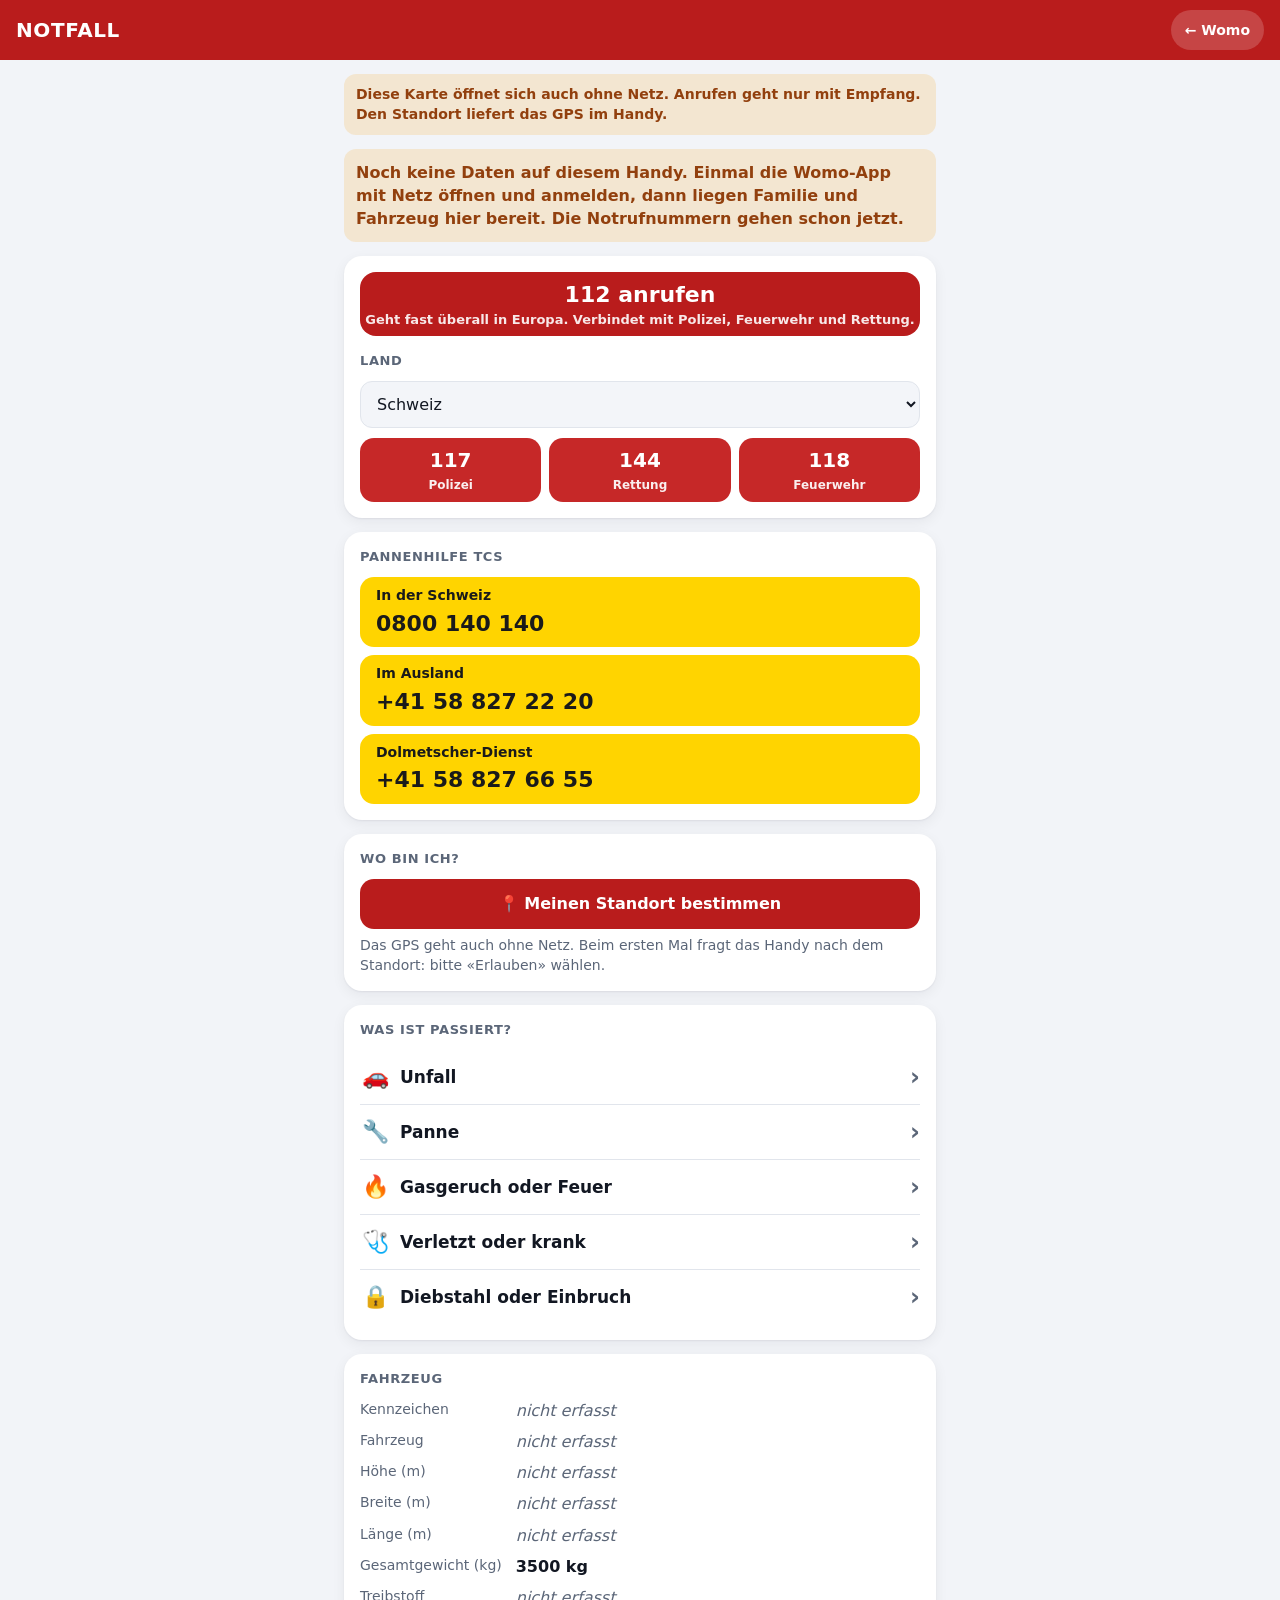
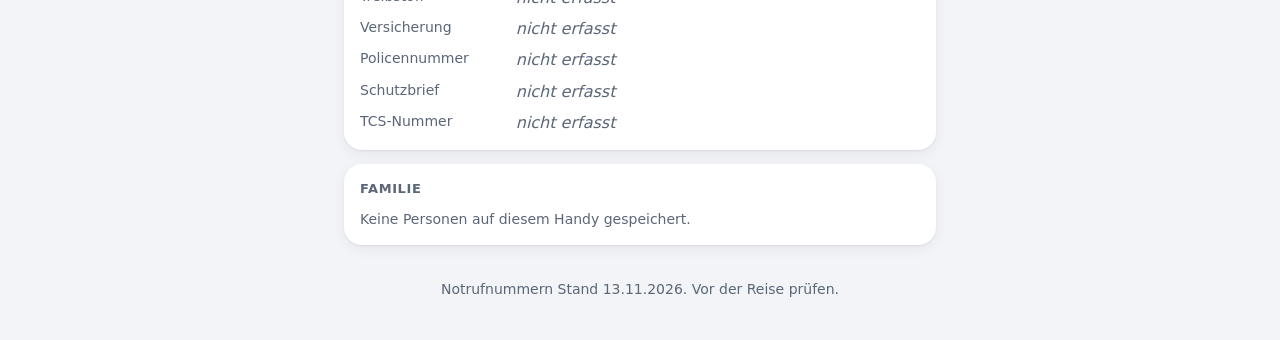
==== commit 17d83e97: "Add files via upload" ====
--- a/notfall.html
+++ b/notfall.html
@@ -26,7 +26,7 @@
 .gross{display:flex;align-items:center;justify-content:center;gap:10px;width:100%;min-height:64px;border:0;border-radius:16px;background:var(--rot);color:#fff;font:inherit;font-size:22px;font-weight:800;text-decoration:none;text-align:center}
 .gross:active{background:var(--rot2)}
 .gross small{font-size:13px;font-weight:600;opacity:.9;display:block}
-.nr{display:grid;grid-template-columns:1fr 1fr;gap:8px;margin-top:10px}
+.nr{display:grid;grid-template-columns:1fr 1fr 1fr;gap:8px;margin-top:10px}
 .nr a,.btn{display:flex;flex-direction:column;align-items:center;justify-content:center;gap:2px;min-height:58px;border-radius:14px;background:var(--soft);color:var(--fg);text-decoration:none;font:inherit;font-weight:800;font-size:20px;border:0;padding:8px;text-align:center}
 .nr a small,.btn small{font-size:12px;font-weight:600;color:var(--muted)}
 .nr a{background:#c62828;color:#fff}.nr a small{color:#fff;opacity:.92}
@@ -188,7 +188,7 @@
     // 1. Anrufen
     out += '<div class="karte"><a class="gross" href="tel:112"><span>112 anrufen<small>Geht fast überall in Europa. Verbindet mit Polizei, Feuerwehr und Rettung.</small></span></a>';
     out += '<h2 style="margin-top:16px">Land</h2><select id="land" aria-label="Land wählen">' + L.map(function (x) { return '<option' + (x[0] === land ? ' selected' : '') + '>' + h(x[0]) + '</option>'; }).join('') + '</select>';
-    out += '<div class="nr"><a href="tel:' + r[1] + '">' + r[1] + '<small>Polizei</small></a><a href="tel:' + r[3] + '">' + r[3] + '<small>Rettung</small></a><a href="tel:' + r[2] + '">' + r[2] + '<small>Feuerwehr</small></a><a href="tel:112">112<small>alle Dienste</small></a></div>';
+    out += '<div class="nr"><a href="tel:' + r[1] + '">' + r[1] + '<small>Polizei</small></a><a href="tel:' + r[3] + '">' + r[3] + '<small>Rettung</small></a><a href="tel:' + r[2] + '">' + r[2] + '<small>Feuerwehr</small></a></div>';
     if (r[4]) out += '<p class="info">' + h(r[4]) + '</p>';
     out += '</div>';
 
@@ -210,10 +210,10 @@
     }).join('') + '</div>';
 
     // 4. Fahrzeug
-    var rows = [['kennzeichen', 'Kennzeichen'], ['fahrzeug', 'Fahrzeug'], ['hoehe', 'Höhe (m)'], ['breite', 'Breite (m)'], ['laenge', 'Länge (m)'], ['gewicht', 'Gesamtgewicht (kg)'], ['treibstoff', 'Treibstoff'], ['versicherung', 'Versicherung'], ['police', 'Policennummer'], ['schutzbrief', 'Schutzbrief'], ['tcs', 'TCS-Nummer'], ['hinweis', 'Wichtig für Helfer']];
+    var rows = [['kennzeichen', 'Kennzeichen'], ['fahrzeug', 'Fahrzeug'], ['hoehe', 'Höhe (m)'], ['breite', 'Breite (m)'], ['laenge', 'Länge (m)'], ['gewicht', 'Gesamtgewicht (kg)'], ['treibstoff', 'Treibstoff'], ['versicherung', 'Versicherung'], ['police', 'Policennummer'], ['schutzbrief', 'Schutzbrief'], ['tcs', 'TCS-Nummer']];
     var tf = function (t) { var mm = String(t).match(/\+?[0-9][0-9 ]{7,}/); return mm ? '<br><a href="tel:' + tel(mm[0]) + '" style="color:var(--rt);font-weight:800">📞 ' + h(mm[0].trim()) + '</a>' : ''; };
     out += '<div class="karte"><h2>Fahrzeug</h2><dl>' + rows.map(function (x) {
-      var w = wert(x[0]); var extra = (x[0] === 'versicherung' || x[0] === 'schutzbrief') && w ? tf(w) : '';
+      var w = wert(x[0]) || (x[0] === 'gewicht' ? '3500 kg' : ''); var extra = (x[0] === 'versicherung' || x[0] === 'schutzbrief') && w ? tf(w) : '';
       return '<dt>' + h(x[1]) + '</dt><dd' + (w ? '' : ' class="fehlt"') + '>' + (w ? h(w) + extra : 'nicht erfasst') + '</dd>';
     }).join('') + '</dl>';
     [['ausweis', 'Fahrzeugausweis'], ['vnachweis', 'Versicherungsnachweis']].forEach(function (d) {
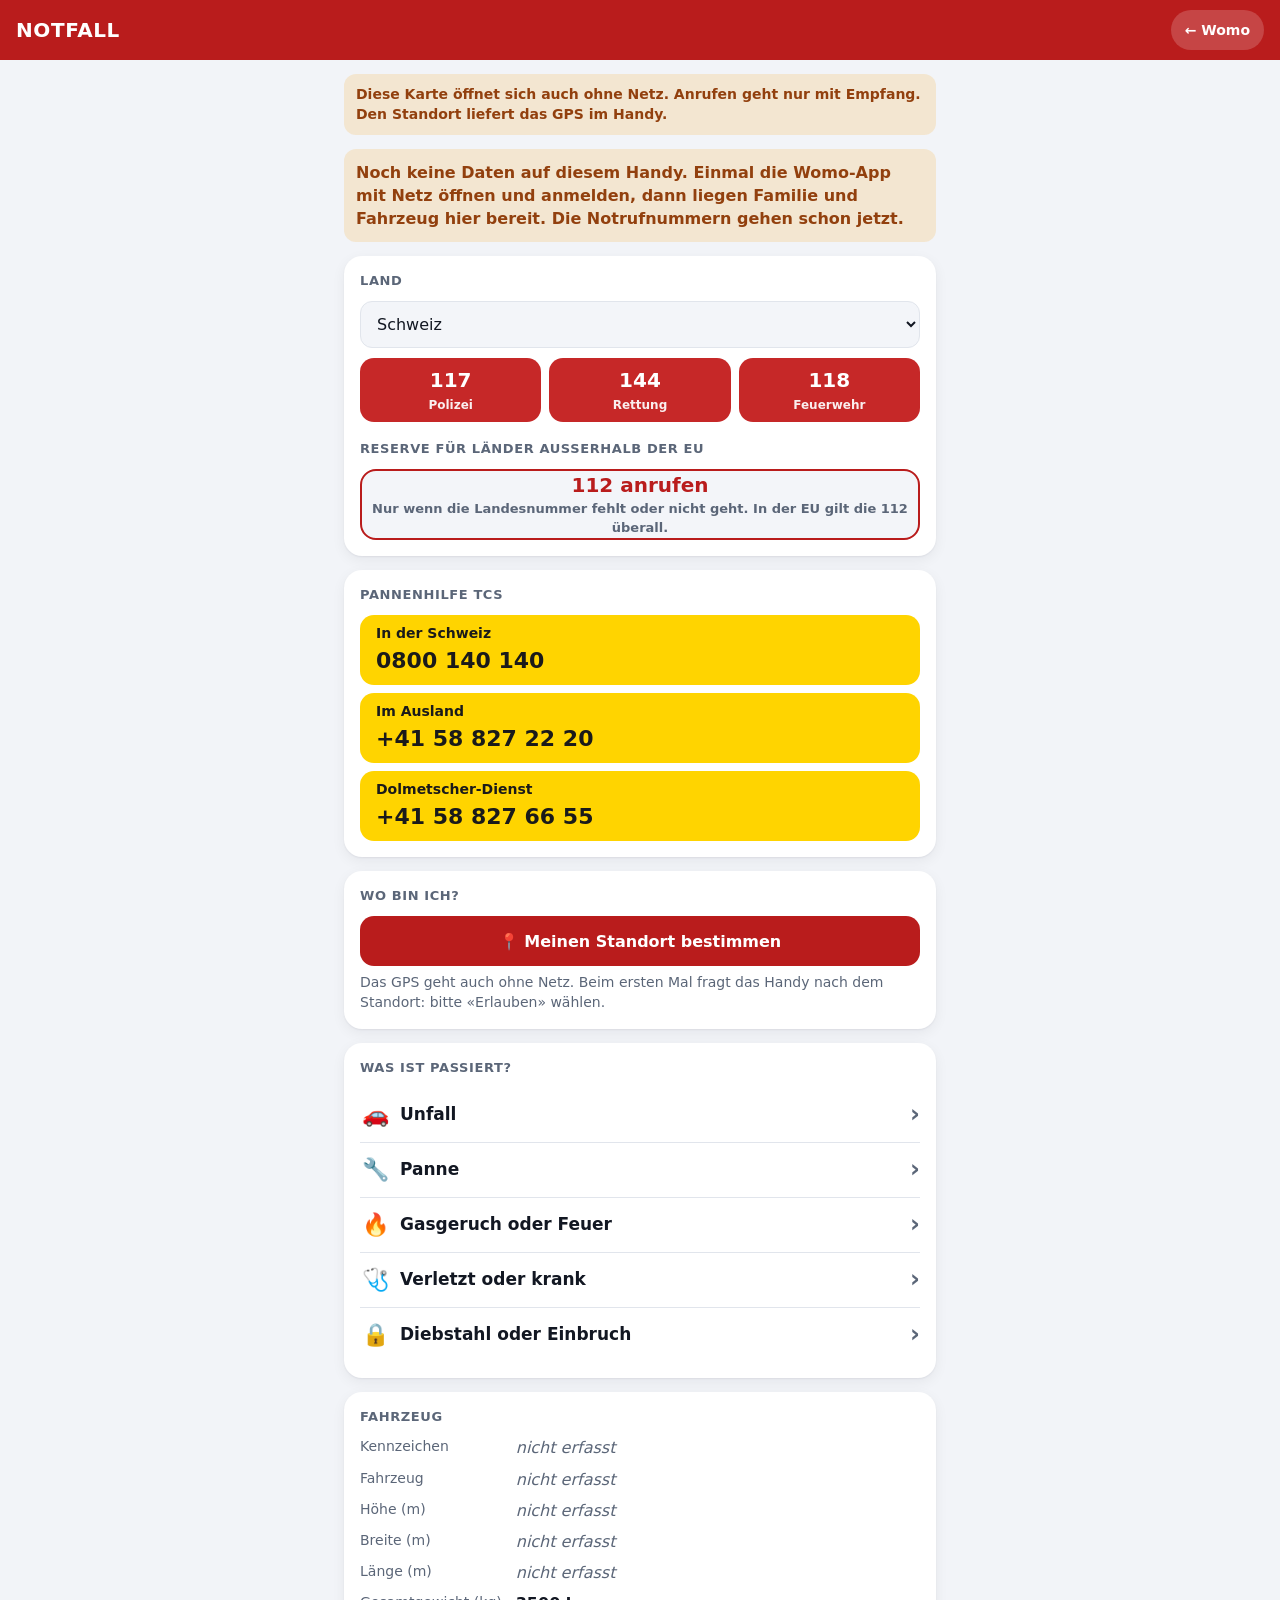
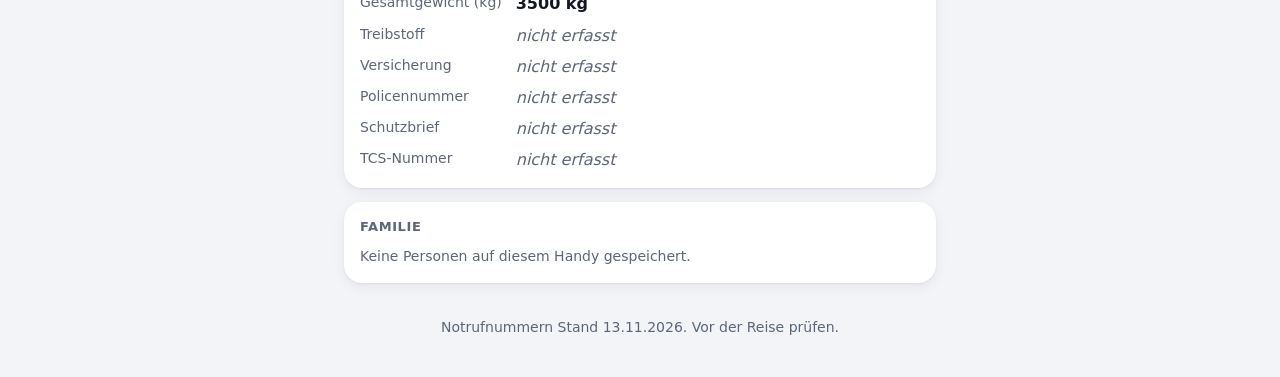
==== commit cda71bef: "Add files via upload" ====
--- a/notfall.html
+++ b/notfall.html
@@ -25,6 +25,7 @@
 .offline{background:var(--gelbbg);color:var(--gelb);border-radius:12px;padding:10px 12px;font-size:14px;font-weight:600;margin-bottom:14px}
 .gross{display:flex;align-items:center;justify-content:center;gap:10px;width:100%;min-height:64px;border:0;border-radius:16px;background:var(--rot);color:#fff;font:inherit;font-size:22px;font-weight:800;text-decoration:none;text-align:center}
 .gross:active{background:var(--rot2)}
+.gross.res{min-height:56px;background:var(--soft);color:var(--rt);border:2px solid var(--rot);font-size:20px}.gross.res small{color:var(--muted);opacity:1}
 .gross small{font-size:13px;font-weight:600;opacity:.9;display:block}
 .nr{display:grid;grid-template-columns:1fr 1fr 1fr;gap:8px;margin-top:10px}
 .nr a,.btn{display:flex;flex-direction:column;align-items:center;justify-content:center;gap:2px;min-height:58px;border-radius:14px;background:var(--soft);color:var(--fg);text-decoration:none;font:inherit;font-weight:800;font-size:20px;border:0;padding:8px;text-align:center}
@@ -144,7 +145,7 @@
       'Warnblinker einschalten, anhalten, Motor aus. <b>Warnweste anziehen, bevor du aussteigst.</b>',
       'Alle aussteigen lassen und hinter die Leitplanke oder weit weg von der Strasse bringen.',
       'Warndreieck aufstellen, weit genug hinter dem Fahrzeug (auf Autobahn und ausserorts weiter weg).',
-      '<b>Verletzte? Sofort 112 anrufen.</b> Standort sagen, wie viele Verletzte, was passiert ist. Erste Hilfe leisten, Verletzte nicht allein lassen.',
+      '<b>Verletzte? Sofort den Notruf anrufen</b> (Rettung, Nummern ganz oben). Standort sagen, wie viele Verletzte, was passiert ist. Erste Hilfe leisten, Verletzte nicht allein lassen.',
       'Fotos machen: alle Fahrzeuge, Kennzeichen, Schäden, Unfallstelle, Spuren.',
       'Namen, Adresse und Versicherung der anderen aufschreiben. Den Europäischen Unfallbericht ausfüllen. Nichts unterschreiben, was du nicht verstehst.',
       'Versicherung oder Schutzbrief anrufen (Nummer unter «Fahrzeug»). Danach die Familie informieren.'
@@ -161,12 +162,12 @@
       '<b>Gasgeruch: kein Feuer, keine Zigarette, keinen Schalter bedienen.</b>',
       'Flaschenventil (Gashahn) schliessen, wenn es ohne Risiko geht.',
       'Türen und Fenster öffnen, alle sofort ins Freie, weg vom Fahrzeug.',
-      'Aus sicherer Entfernung 112 anrufen (Feuerwehr). Das Fahrzeug erst benützen, wenn die Gasanlage geprüft ist.',
-      '<b>Feuer: alle raus, Abstand halten.</b> 112 anrufen. Nur löschen, wenn das Feuer klein ist und es gefahrlos geht. Gasflasche kann explodieren.',
-      'Kopfschmerz, Schwindel, Übelkeit im Fahrzeug können Kohlenmonoxid sein: sofort lüften, ins Freie, 112.'
+      'Aus sicherer Entfernung die Feuerwehr anrufen (Nummer ganz oben). Das Fahrzeug erst benützen, wenn die Gasanlage geprüft ist.',
+      '<b>Feuer: alle raus, Abstand halten.</b> Feuerwehr anrufen. Nur löschen, wenn das Feuer klein ist und es gefahrlos geht. Gasflasche kann explodieren.',
+      'Kopfschmerz, Schwindel, Übelkeit im Fahrzeug können Kohlenmonoxid sein: sofort lüften, ins Freie, Rettung anrufen.'
     ]],
     ['🩺', 'Verletzt oder krank', [
-      '<b>112 anrufen</b>, Standort sagen, was passiert ist, wie viele Personen betroffen sind.',
+      '<b>Notruf anrufen</b> (Nummern ganz oben), Standort sagen, was passiert ist, wie viele Personen betroffen sind.',
       'Person nicht allein lassen. Bei Bewusstlosigkeit: Atmung prüfen, Hilfe von der Notrufzentrale am Telefon annehmen.',
       'Medizinische Hinweise der Familie siehe «Familie».',
       'Auslandkrankenversicherung oder Schutzbrief melden, wenn vorhanden. Belege und Arztberichte aufbewahren.'
@@ -186,10 +187,10 @@
     if (!A) out += '<div class="leer" style="margin-bottom:14px">Noch keine Daten auf diesem Handy. Einmal die Womo-App mit Netz öffnen und anmelden, dann liegen Familie und Fahrzeug hier bereit. Die Notrufnummern gehen schon jetzt.</div>';
 
     // 1. Anrufen
-    out += '<div class="karte"><a class="gross" href="tel:112"><span>112 anrufen<small>Geht fast überall in Europa. Verbindet mit Polizei, Feuerwehr und Rettung.</small></span></a>';
-    out += '<h2 style="margin-top:16px">Land</h2><select id="land" aria-label="Land wählen">' + L.map(function (x) { return '<option' + (x[0] === land ? ' selected' : '') + '>' + h(x[0]) + '</option>'; }).join('') + '</select>';
+    out += '<div class="karte"><h2>Land</h2><select id="land" aria-label="Land wählen">' + L.map(function (x) { return '<option' + (x[0] === land ? ' selected' : '') + '>' + h(x[0]) + '</option>'; }).join('') + '</select>';
     out += '<div class="nr"><a href="tel:' + r[1] + '">' + r[1] + '<small>Polizei</small></a><a href="tel:' + r[3] + '">' + r[3] + '<small>Rettung</small></a><a href="tel:' + r[2] + '">' + r[2] + '<small>Feuerwehr</small></a></div>';
     if (r[4]) out += '<p class="info">' + h(r[4]) + '</p>';
+    out += '<h2 style="margin-top:18px">Reserve für Länder ausserhalb der EU</h2><a class="gross res" href="tel:112"><span>112 anrufen<small>Nur wenn die Landesnummer fehlt oder nicht geht. In der EU gilt die 112 überall.</small></span></a>';
     out += '</div>';
 
 
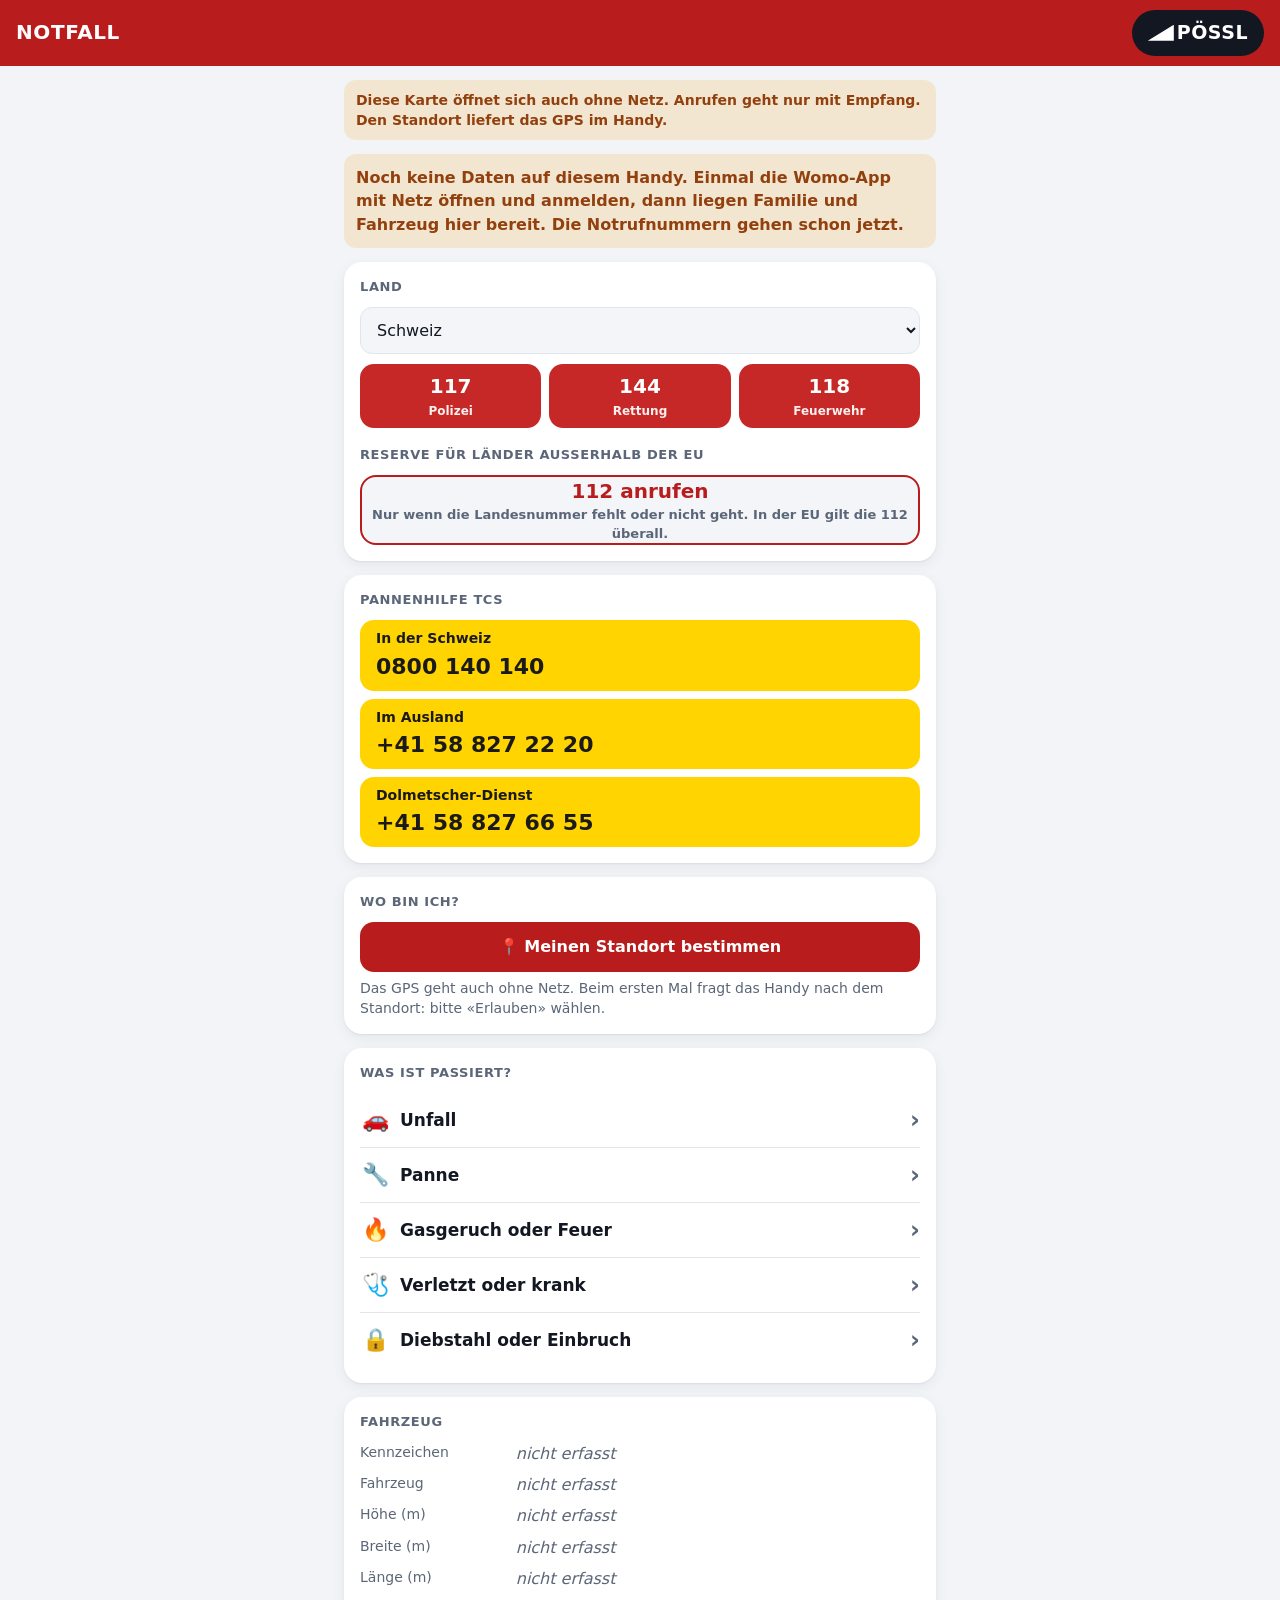
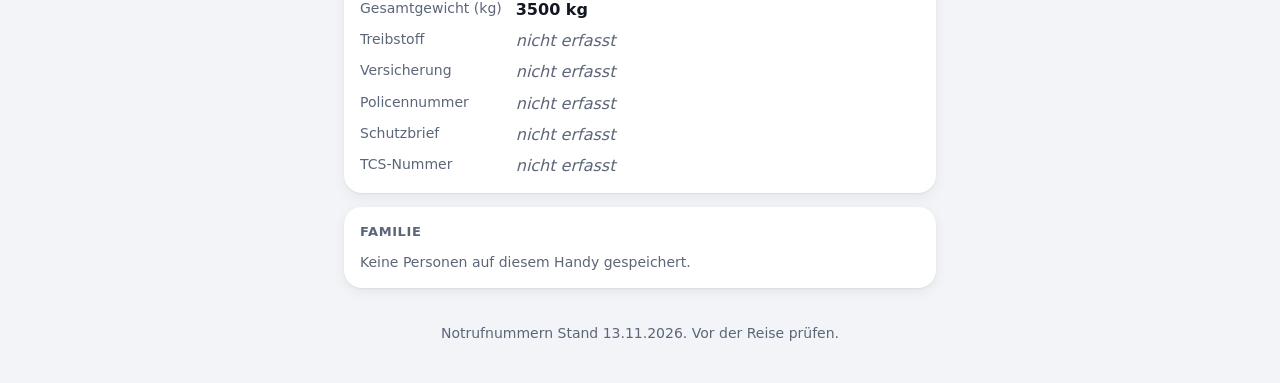
==== commit 472df12d: "Add files via upload" ====
--- a/notfall.html
+++ b/notfall.html
@@ -18,6 +18,10 @@
 .kopf{position:sticky;top:0;z-index:5;background:var(--rot);color:#fff;padding:calc(10px + env(safe-area-inset-top)) 16px 10px;display:flex;align-items:center;justify-content:space-between;gap:10px}
 .kopf h1{margin:0;font-size:20px;font-weight:800;letter-spacing:.6px}
 .kopf a{color:#fff;text-decoration:none;font-weight:700;font-size:14px;background:rgba(255,255,255,.18);padding:9px 14px;border-radius:999px;min-height:40px;display:inline-flex;align-items:center}
+.kopf a#zurueck{background:#121722;color:#fff;gap:3px;font-weight:800;letter-spacing:.5px;font-size:19px;padding:9px 16px;border-radius:999px}
+.kopf a#zurueck .keil{width:26px;height:16px;background:#fff;clip-path:polygon(0 100%,100% 0,100% 100%)}
+:root[data-theme="dark"] .kopf a#zurueck{background:#fff;color:#0c1018}:root[data-theme="dark"] .kopf a#zurueck .keil{background:#0c1018}
+@media(prefers-color-scheme:dark){:root:not([data-theme="light"]) .kopf a#zurueck{background:#fff;color:#0c1018}:root:not([data-theme="light"]) .kopf a#zurueck .keil{background:#0c1018}}
 main{max-width:620px;margin:0 auto;padding:14px 14px 0}
 .karte{background:var(--card);border-radius:18px;padding:16px;margin-bottom:14px;box-shadow:0 1px 2px rgba(16,24,40,.06),0 4px 14px rgba(16,24,40,.06)}
 .karte h2{margin:0 0 10px;font-size:13px;font-weight:800;letter-spacing:.6px;text-transform:uppercase;color:var(--muted)}
@@ -82,7 +86,7 @@
 </style>
 </head>
 <body>
-<div class="kopf"><h1>NOTFALL</h1><a href="index.html" id="zurueck">← Womo</a></div>
+<div class="kopf"><h1>NOTFALL</h1><a href="index.html" id="zurueck" aria-label="Zurück zur App"><span class="keil"></span>PÖSSL</a></div>
 <main id="m"></main>
 <script>
 (function () {
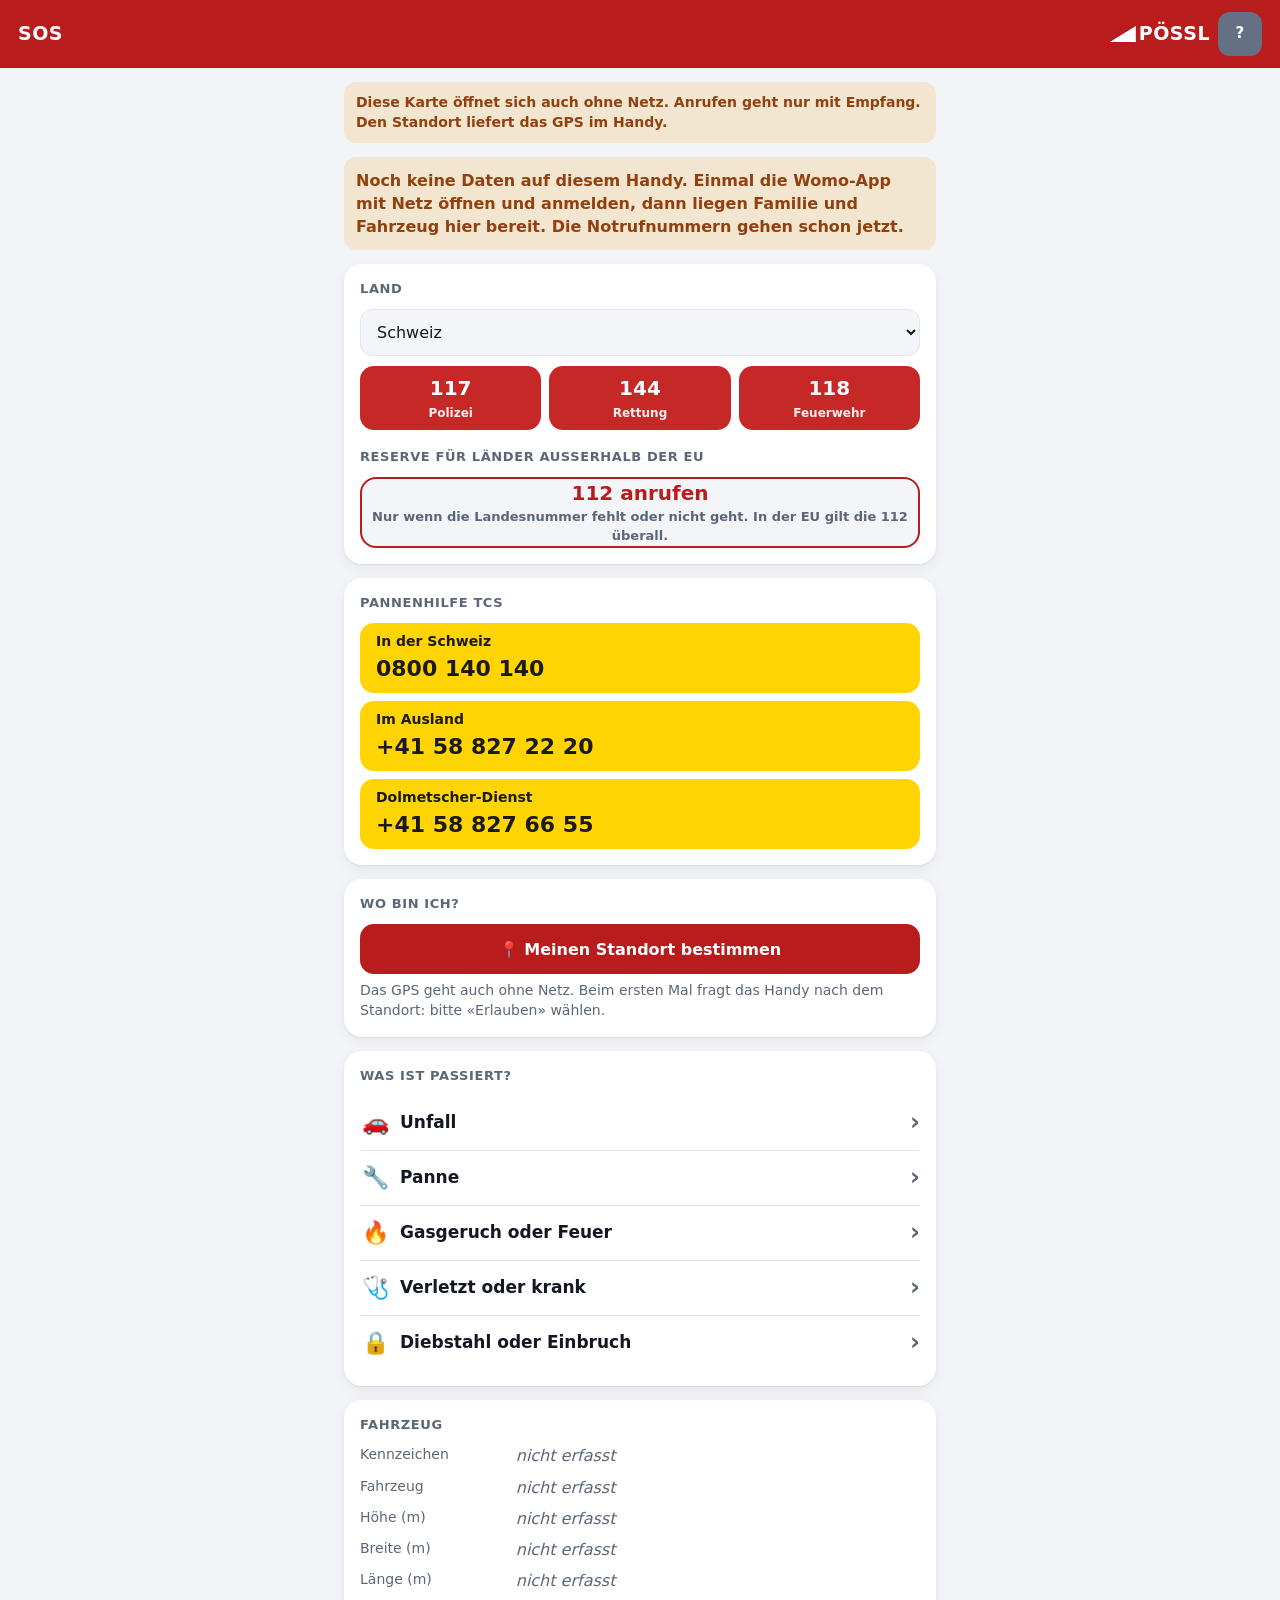
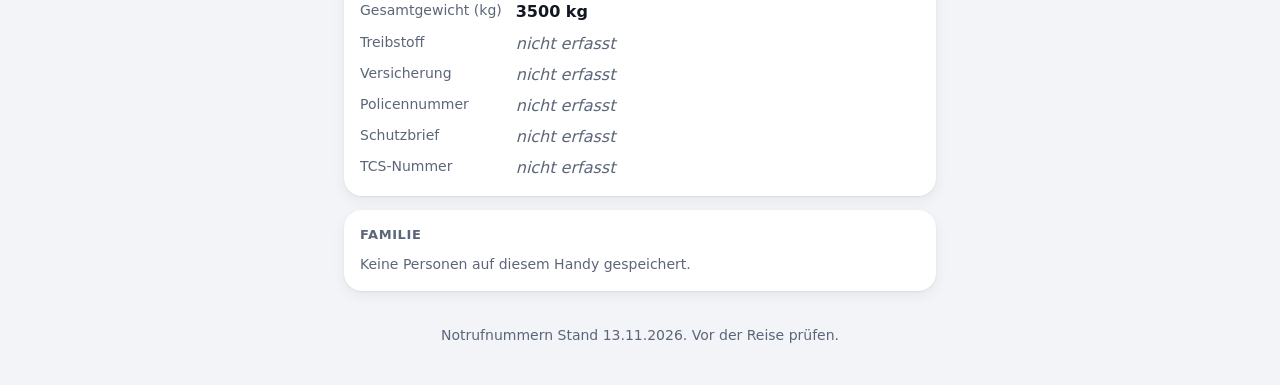
==== commit 119ff7c3: "Add files via upload" ====
--- a/notfall.html
+++ b/notfall.html
@@ -3,7 +3,7 @@
 <head>
 <meta charset="utf-8">
 <meta name="viewport" content="width=device-width, initial-scale=1, viewport-fit=cover">
-<title>Womo Notfall</title>
+<title>SOS</title>
 <meta name="apple-mobile-web-app-capable" content="yes">
 <meta name="theme-color" content="#b91c1c">
 <link rel="apple-touch-icon" href="icon-180.png">
@@ -15,13 +15,17 @@
 @media(prefers-color-scheme:dark){:root:not([data-theme="light"]){--bg:#0c1018;--card:#171d29;--fg:#f1f4f9;--muted:#a3adbf;--line:#263042;--soft:#1d2533;--rot:#dc2626;--rot2:#b91c1c;--rt:#ff8a8f;--ok:#4ade80;--gelb:#fbbf24;--gelbbg:rgba(245,158,11,.18);color-scheme:dark}}
 *{box-sizing:border-box;-webkit-tap-highlight-color:transparent}
 body{margin:0;background:var(--bg);color:var(--fg);font:16px/1.45 -apple-system,BlinkMacSystemFont,"SF Pro Text",system-ui,sans-serif;padding-bottom:calc(40px + env(safe-area-inset-bottom))}
-.kopf{position:sticky;top:0;z-index:5;background:var(--rot);color:#fff;padding:calc(10px + env(safe-area-inset-top)) 16px 10px;display:flex;align-items:center;justify-content:space-between;gap:10px}
-.kopf h1{margin:0;font-size:20px;font-weight:800;letter-spacing:.6px}
-.kopf a{color:#fff;text-decoration:none;font-weight:700;font-size:14px;background:rgba(255,255,255,.18);padding:9px 14px;border-radius:999px;min-height:40px;display:inline-flex;align-items:center}
-.kopf a#zurueck{background:#121722;color:#fff;gap:3px;font-weight:800;letter-spacing:.5px;font-size:19px;padding:9px 16px;border-radius:999px}
-.kopf a#zurueck .keil{width:26px;height:16px;background:#fff;clip-path:polygon(0 100%,100% 0,100% 100%)}
-:root[data-theme="dark"] .kopf a#zurueck{background:#fff;color:#0c1018}:root[data-theme="dark"] .kopf a#zurueck .keil{background:#0c1018}
-@media(prefers-color-scheme:dark){:root:not([data-theme="light"]) .kopf a#zurueck{background:#fff;color:#0c1018}:root:not([data-theme="light"]) .kopf a#zurueck .keil{background:#0c1018}}
+/* Kopfleiste: Mass und Aufbau 1:1 wie im App-Kopf (index.html), nur Farbe (rot) und Stellung (SOS links, PÖSSL rechts) anders */
+.kopf{position:sticky;top:0;z-index:20;background:var(--rot);color:#fff;padding:calc(12px + env(safe-area-inset-top)) 18px 12px;display:flex;align-items:center;justify-content:space-between}
+.marke{display:flex;align-items:center;gap:3px;font-weight:800;letter-spacing:.5px;font-size:19px;color:inherit;text-decoration:none}
+.keil{width:26px;height:16px;background:#fff;clip-path:polygon(0 100%,100% 0,100% 100%)}
+.kopfr{display:flex;align-items:center;gap:8px}
+.ich{border:0;color:#fff;font:inherit;font-weight:800;font-size:15px;min-width:44px;height:44px;padding:0 12px;border-radius:12px;display:grid;place-items:center;letter-spacing:.3px;cursor:pointer}
+.ovl{position:fixed;inset:0;z-index:50;background:rgba(0,0,0,.45);display:flex;align-items:flex-end;justify-content:center}
+.sh{width:100%;max-width:620px;background:var(--card);color:var(--fg);border-radius:24px 24px 0 0;padding:20px 18px calc(20px + env(safe-area-inset-bottom))}
+.sh h3{margin:0 0 4px;font-size:20px}
+.sh .col{display:flex;flex-direction:column;gap:10px;margin-top:14px}
+.sh button{border:0;border-radius:14px;min-height:52px;font:inherit;font-size:16px;font-weight:700;background:var(--soft);color:var(--fg)}
 main{max-width:620px;margin:0 auto;padding:14px 14px 0}
 .karte{background:var(--card);border-radius:18px;padding:16px;margin-bottom:14px;box-shadow:0 1px 2px rgba(16,24,40,.06),0 4px 14px rgba(16,24,40,.06)}
 .karte h2{margin:0 0 10px;font-size:13px;font-weight:800;letter-spacing:.6px;text-transform:uppercase;color:var(--muted)}
@@ -86,7 +90,7 @@
 </style>
 </head>
 <body>
-<div class="kopf"><h1>NOTFALL</h1><a href="index.html" id="zurueck" aria-label="Zurück zur App"><span class="keil"></span>PÖSSL</a></div>
+<div class="kopf"><div class="marke">SOS</div><div class="kopfr"><a class="marke" href="index.html" id="zurueck" aria-label="Zurück zur App"><span class="keil"></span>PÖSSL</a><button class="ich" id="aus" type="button" aria-haspopup="dialog" aria-label="Persönliche Einstellungen">?</button></div></div>
 <main id="m"></main>
 <script>
 (function () {
@@ -298,5 +302,36 @@
   render();
 })();
 </script>
+<script>
+/* Person und Einstellungen wie im App-Kopf: Darstellung, Kalender-Zeichen, Person wechseln */
+(function () {
+  var FARBE = { hp: '#c2410c', fr: '#0369a1', t: '#be185d', s: '#0f766e' };
+  var id = ''; try { id = localStorage.getItem('womo-person') || ''; } catch (e) {}
+  var A = null; try { A = JSON.parse(localStorage.getItem('womo-notfall')); } catch (e) {}
+  var name = ''; if (A && A.personen) for (var i = 0; i < A.personen.length; i++) if (A.personen[i].id === id) name = A.personen[i].name || '';
+  var b = document.getElementById('aus');
+  b.textContent = id === 'hp' ? 'H' : (name ? name.trim().charAt(0).toUpperCase() : '?');
+  b.style.background = FARBE[id] || '#667085';
+  if (name) b.setAttribute('aria-label', 'Persönliche Einstellungen: ' + name);
+  var NAMEN = { auto: 'Auto', hell: 'Hell', dunkel: 'Dunkel' };
+  function lies() { try { var t = localStorage.getItem('womo-theme'); return t === 'hell' || t === 'dunkel' ? t : 'auto'; } catch (e) { return 'auto'; } }
+  function setze(t) {
+    try { if (t === 'auto') localStorage.removeItem('womo-theme'); else localStorage.setItem('womo-theme', t); } catch (e) {}
+    var r = document.documentElement; if (t === 'hell') r.setAttribute('data-theme', 'light'); else if (t === 'dunkel') r.setAttribute('data-theme', 'dark'); else r.removeAttribute('data-theme');
+  }
+  function kz() { try { return localStorage.getItem('womo-kal-zeichen-aus') === '1'; } catch (e) { return false; } }
+  b.onclick = function () {
+    var o = document.createElement('div'); o.className = 'ovl';
+    o.innerHTML = '<div class="sh" role="dialog"><h3>' + (name ? name.replace(/[<&]/g, '') : 'Einstellungen') + '</h3><div class="col"><button id="m_thm" type="button">Darstellung: ' + NAMEN[lies()] + '</button><button id="m_kz" type="button">Kalender-Zeichen: ' + (kz() ? 'aus' : 'an') + '</button><button id="m_ich" type="button">Person wechseln</button><button id="abb" type="button">Schliessen</button></div></div>';
+    document.body.appendChild(o);
+    var zu = function () { o.remove(); };
+    o.onclick = function (e) { if (e.target === o) zu(); };
+    o.querySelector('#abb').onclick = zu;
+    o.querySelector('#m_thm').onclick = function (e) { var f = ['auto', 'hell', 'dunkel']; var n = f[(f.indexOf(lies()) + 1) % 3]; setze(n); e.currentTarget.textContent = 'Darstellung: ' + NAMEN[n]; };
+    o.querySelector('#m_kz').onclick = function (e) { try { if (kz()) localStorage.removeItem('womo-kal-zeichen-aus'); else localStorage.setItem('womo-kal-zeichen-aus', '1'); } catch (x) {} e.currentTarget.textContent = 'Kalender-Zeichen: ' + (kz() ? 'aus' : 'an'); };
+    o.querySelector('#m_ich').onclick = function () { try { sessionStorage.removeItem('womo-ich'); } catch (x) {} location.href = 'index.html'; };
+  };
+})();
+</script>
 </body>
 </html>
